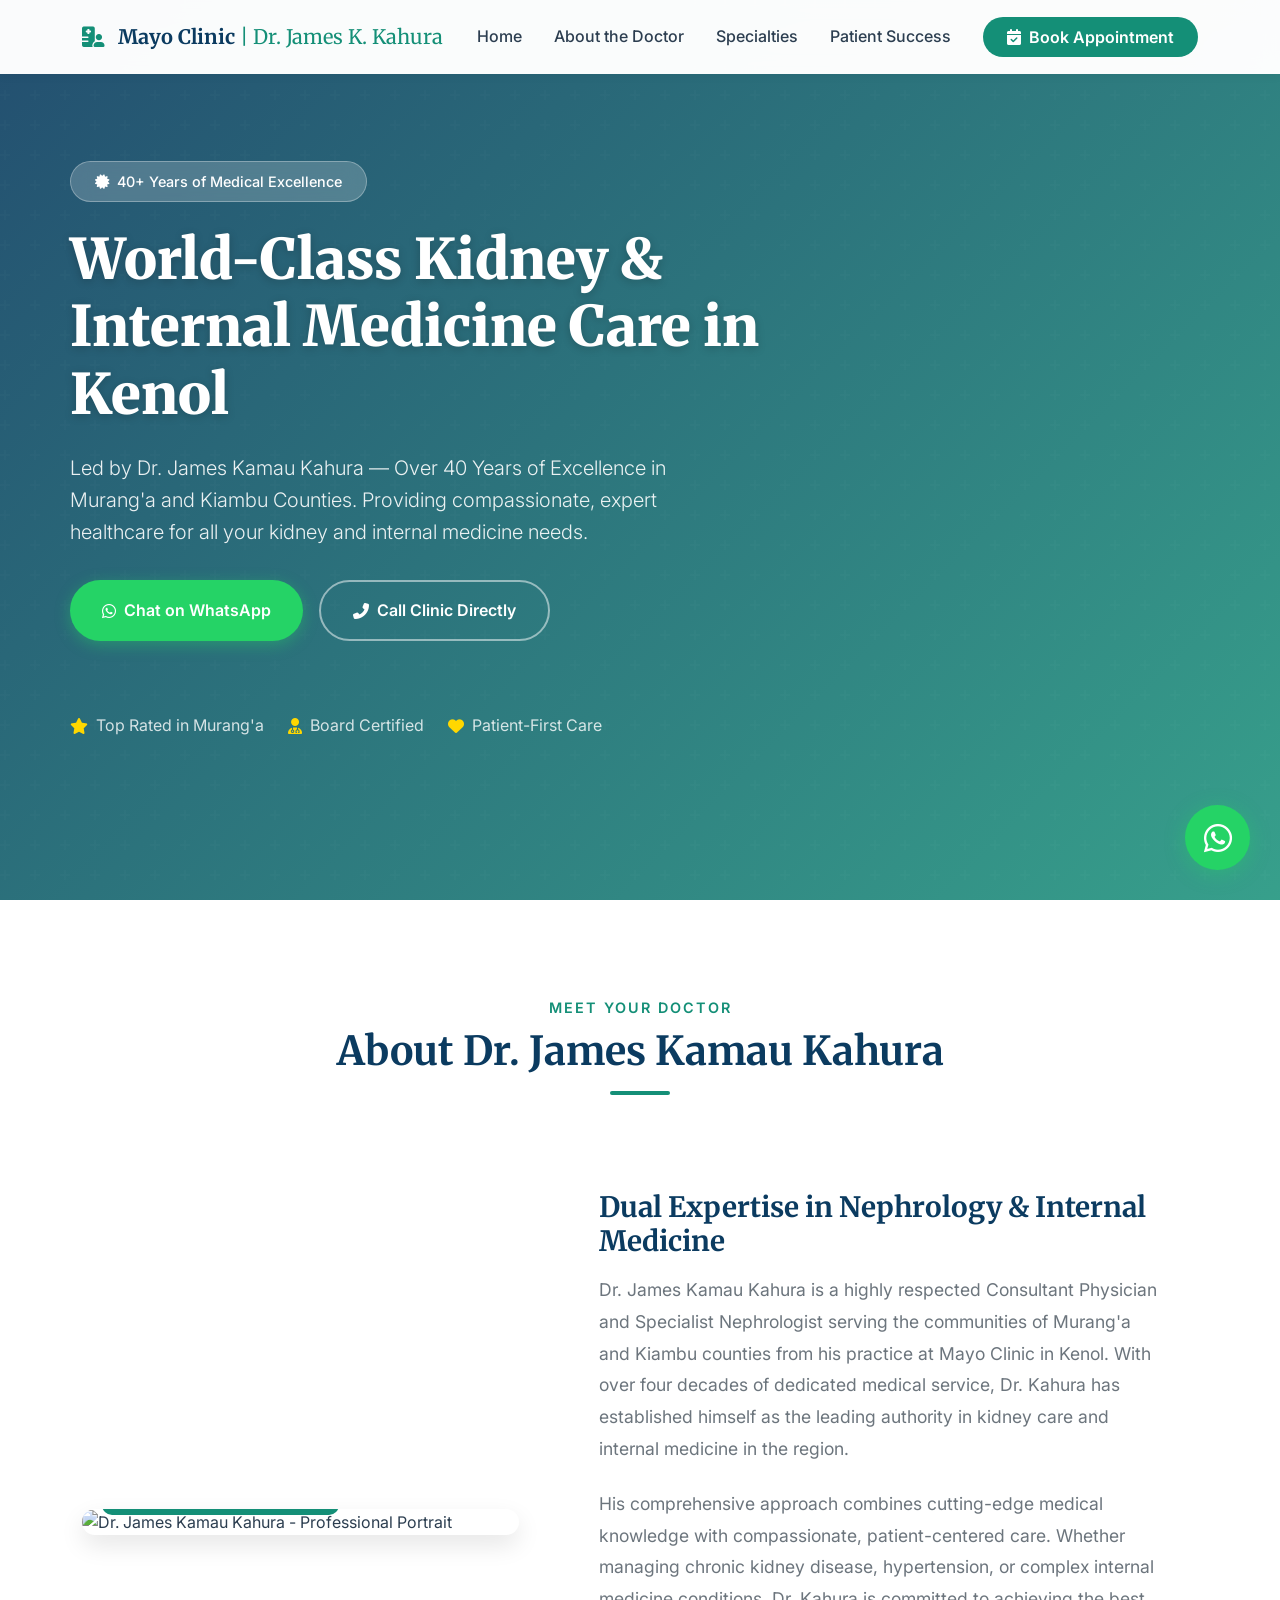
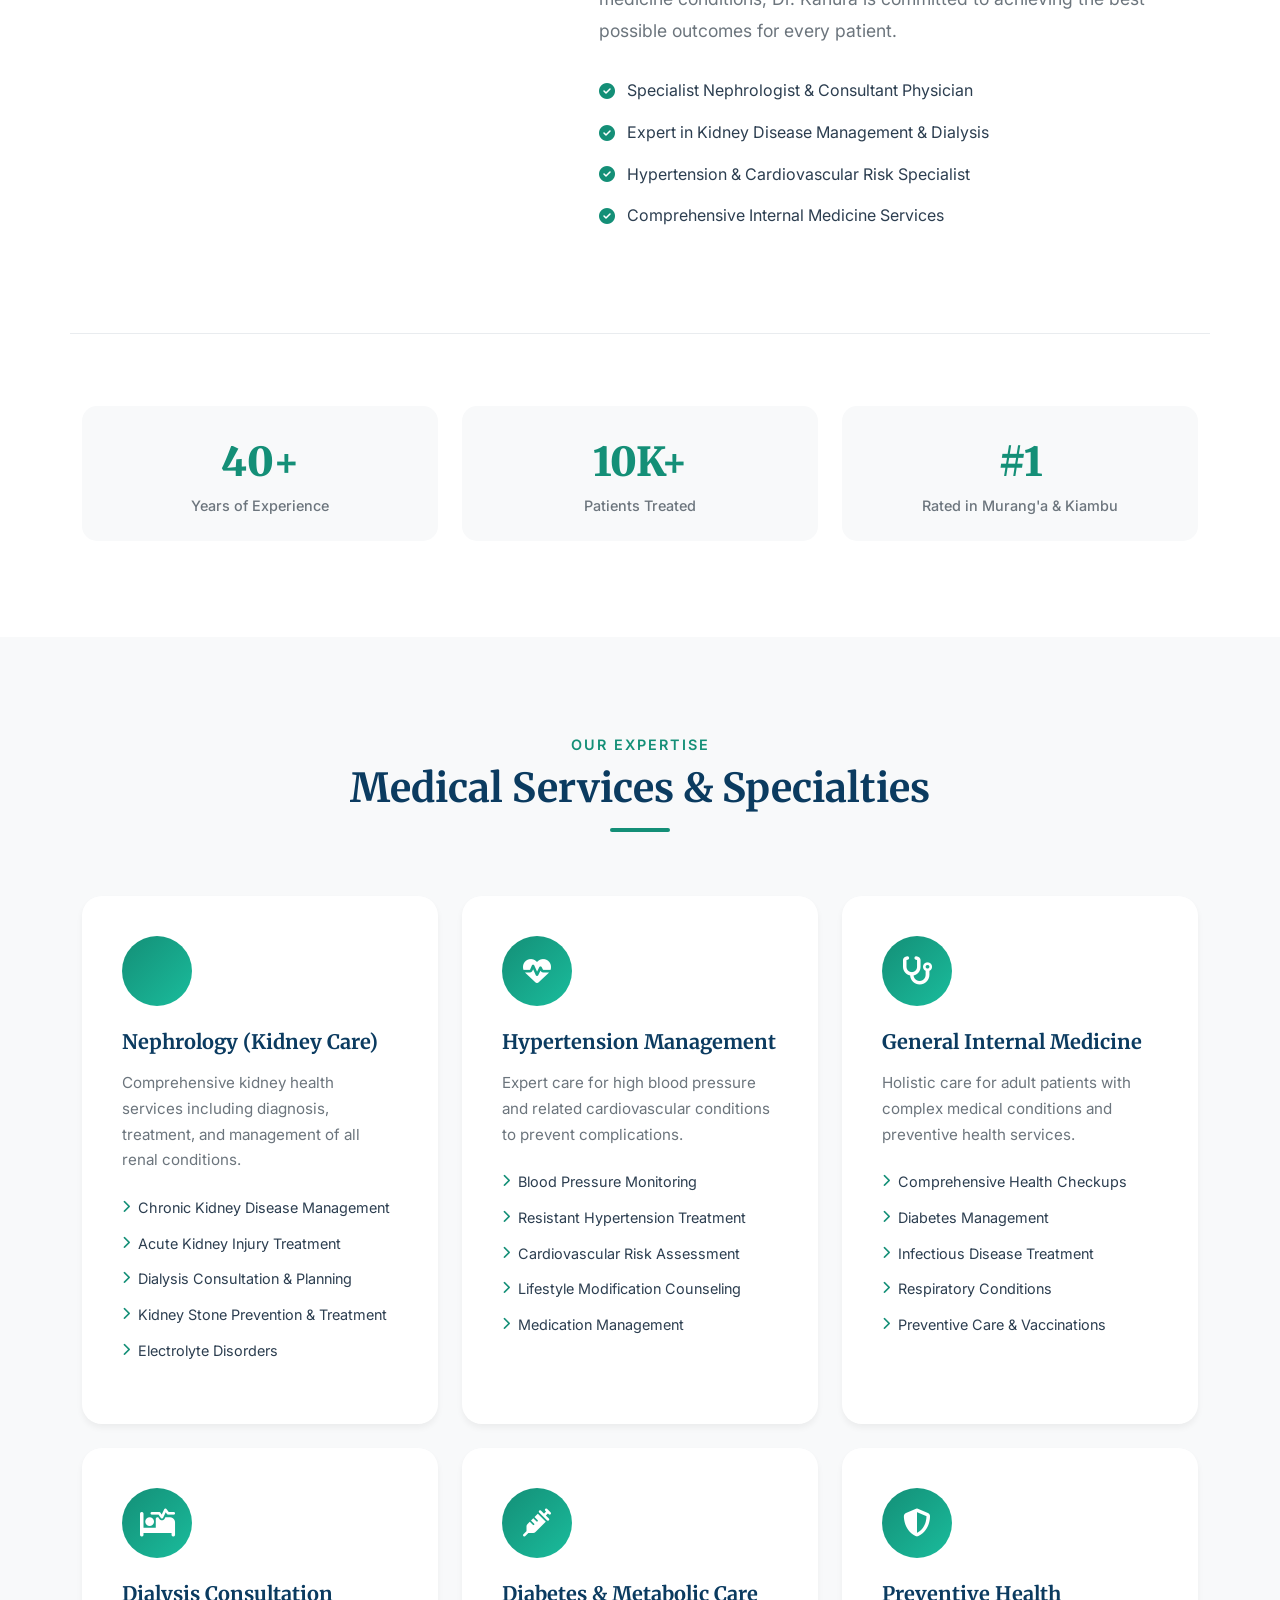
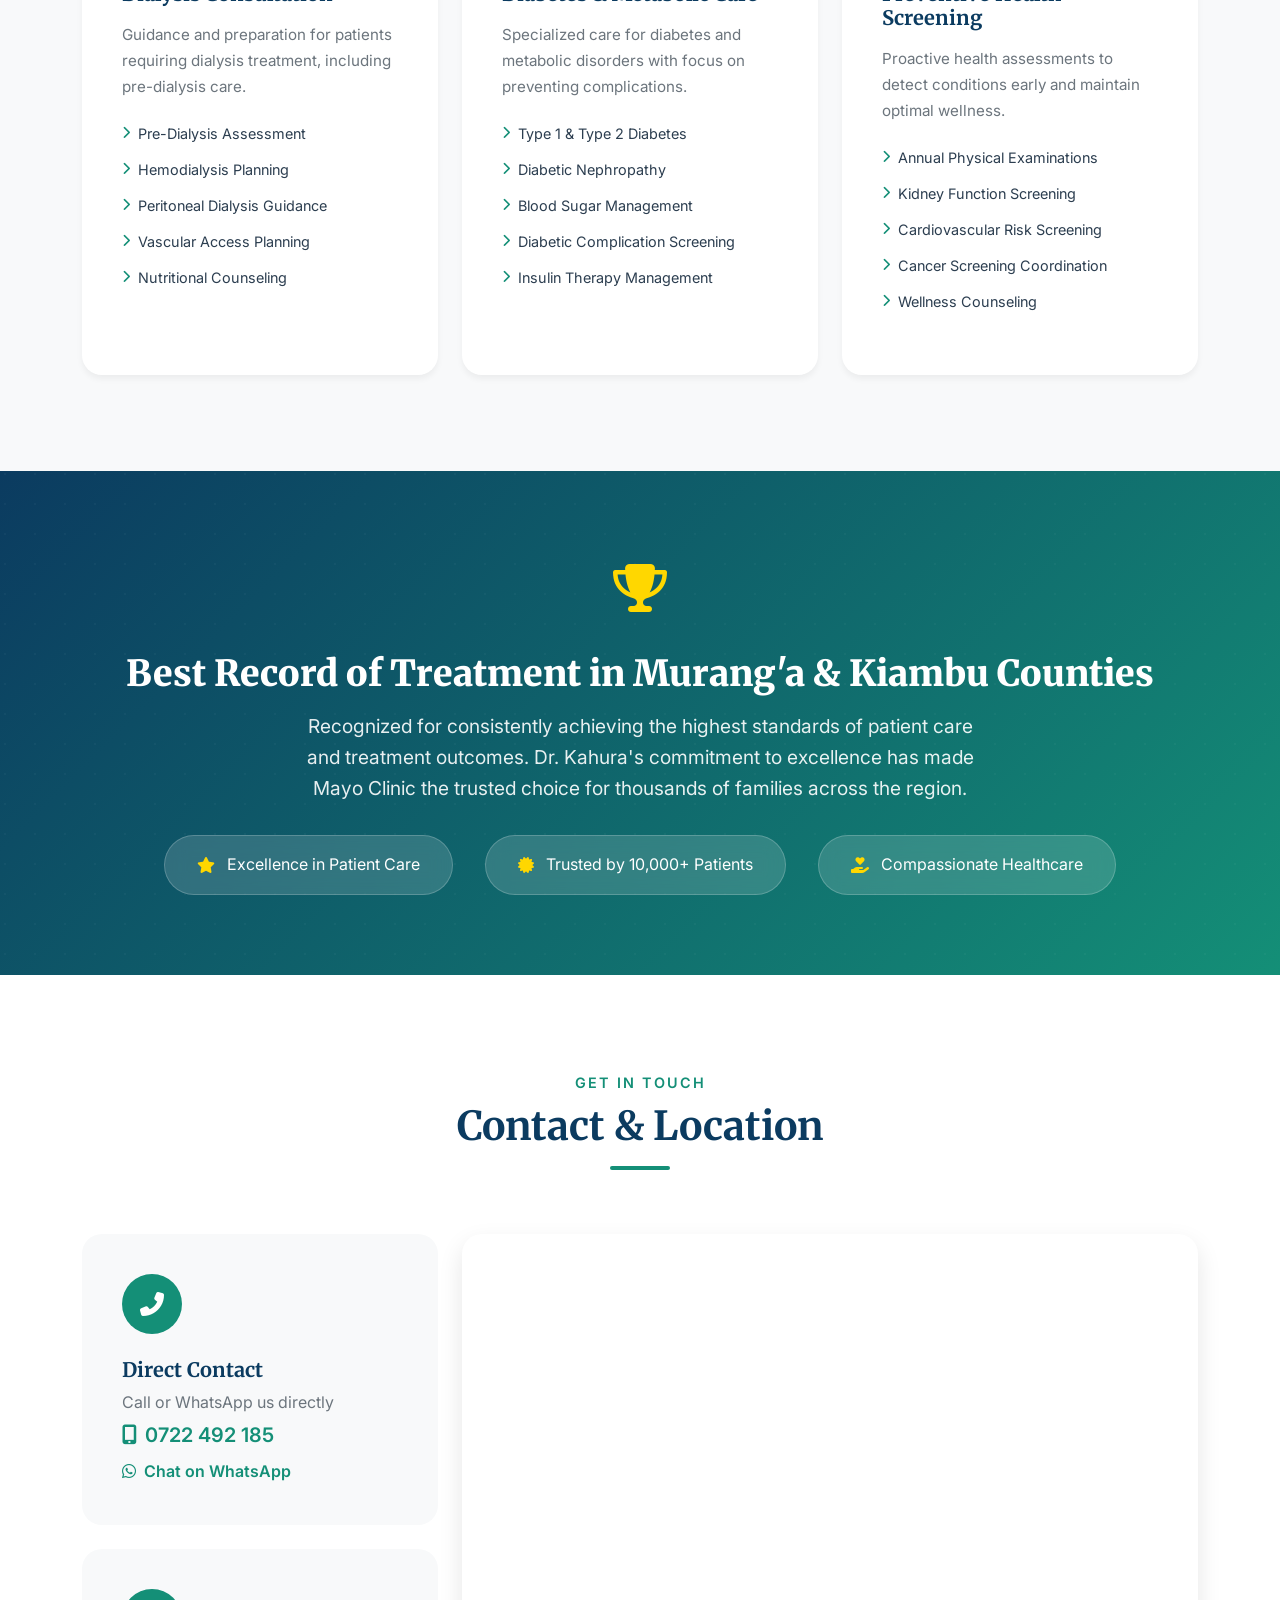
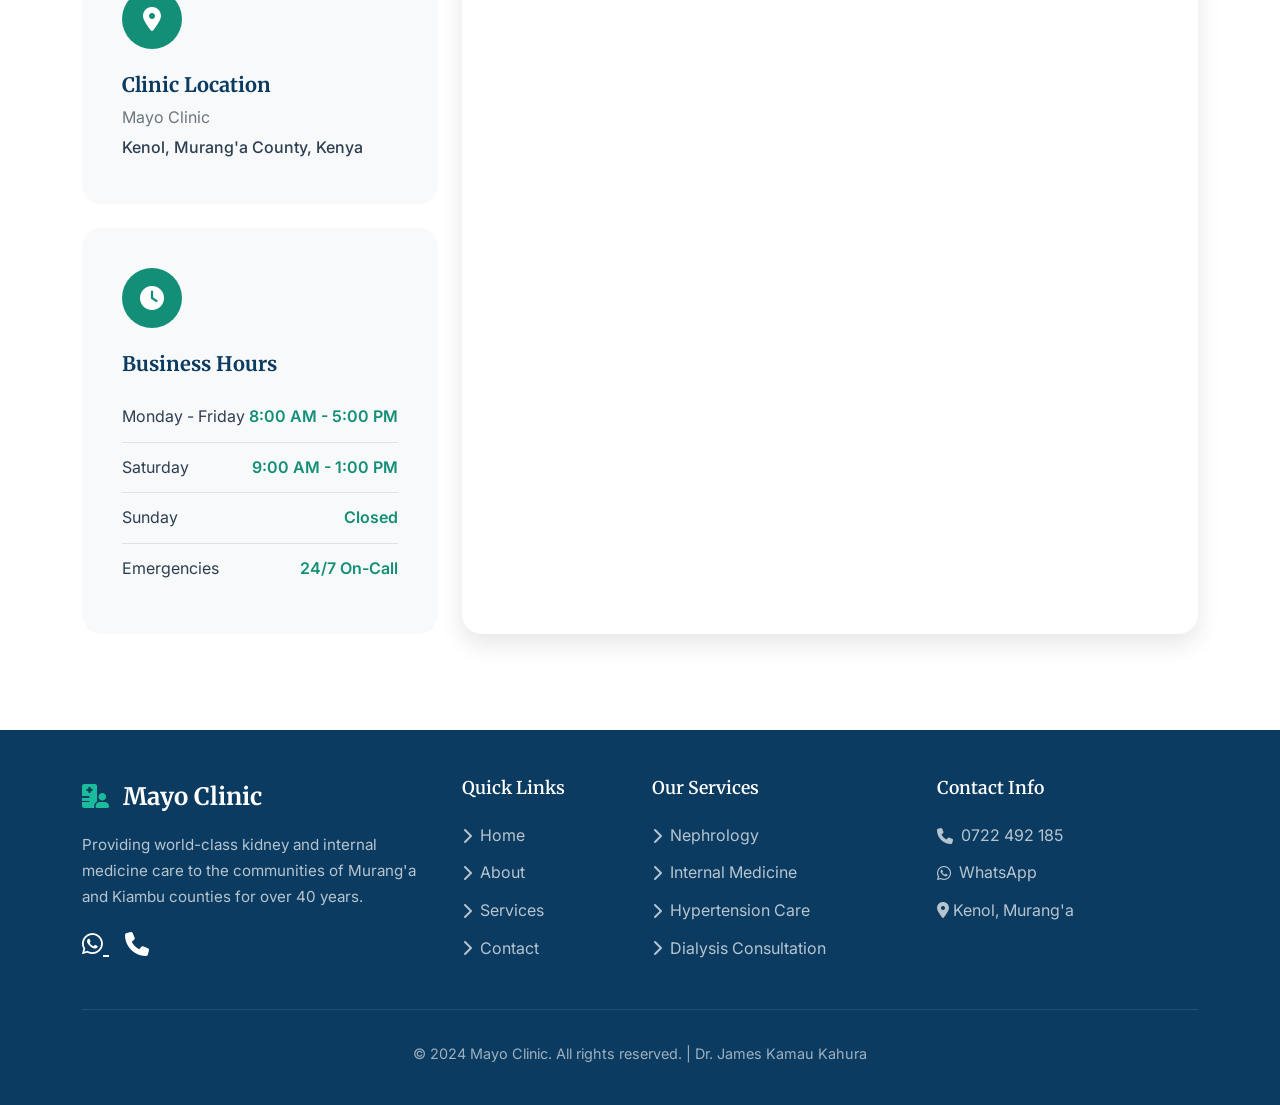
==== portfolio/index.html @ bd300891 "moved to folder" ====
<!DOCTYPE html>
<html lang="en">
<head>
    <meta charset="UTF-8">
    <meta name="viewport" content="width=device-width, initial-scale=1.0">
    <meta name="description" content="Mayo Clinic - Dr. James Kamau Kahura | Expert Nephrologist & Consultant Physician with 40+ years experience in Kenol, Murang'a County, Kenya">
    <title>Mayo Clinic | Dr. James K. Kahura - Nephrologist & Physician</title>

    <!-- Bootstrap 5 CSS CDN -->
    <link href="https://cdn.jsdelivr.net/npm/bootstrap@5.3.2/dist/css/bootstrap.min.css" rel="stylesheet">

    <!-- Google Fonts -->
    <link rel="preconnect" href="https://fonts.googleapis.com">
    <link rel="preconnect" href="https://fonts.gstatic.com" crossorigin>
    <link href="https://fonts.googleapis.com/css2?family=Inter:wght@300;400;500;600;700&family=Merriweather:wght@400;700;900&display=swap" rel="stylesheet">

    <!-- FontAwesome CDN -->
    <link rel="stylesheet" href="https://cdnjs.cloudflare.com/ajax/libs/font-awesome/6.4.2/css/all.min.css">

    <!-- AOS Animation Library -->
    <link href="https://unpkg.com/aos@2.3.1/dist/aos.css" rel="stylesheet">

    <style>
        /* ============================================
           CSS VARIABLES & ROOT STYLES
           ============================================ */
        :root {
            --primary-blue: #0B3B60;
            --secondary-teal: #148F77;
            --accent-light: #1ABC9C;
            --white: #FFFFFF;
            --light-grey: #F8F9FA;
            --text-dark: #2C3E50;
            --text-muted: #6C757D;
            --shadow-soft: 0 4px 6px rgba(0,0,0,0.05);
            --shadow-medium: 0 10px 25px rgba(0,0,0,0.1);
            --transition-smooth: all 0.3s cubic-bezier(0.4, 0, 0.2, 1);
        }

        * {
            margin: 0;
            padding: 0;
            box-sizing: border-box;
        }

        body {
            font-family: 'Inter', sans-serif;
            color: var(--text-dark);
            line-height: 1.6;
            overflow-x: hidden;
        }

        h1, h2, h3, h4, h5, h6 {
            font-family: 'Merriweather', serif;
            font-weight: 700;
            color: var(--primary-blue);
        }

        /* ============================================
           NAVIGATION STYLES
           ============================================ */
        .navbar {
            background: rgba(255, 255, 255, 0.98) !important;
            backdrop-filter: blur(10px);
            box-shadow: 0 2px 10px rgba(0,0,0,0.05);
            padding: 1rem 0;
            transition: var(--transition-smooth);
        }

        .navbar-brand {
            font-family: 'Merriweather', serif;
            font-weight: 700;
            color: var(--primary-blue) !important;
            font-size: 1.25rem;
        }

        .navbar-brand span {
            color: var(--secondary-teal);
            font-weight: 400;
        }

        .nav-link {
            font-weight: 500;
            color: var(--text-dark) !important;
            margin: 0 0.5rem;
            position: relative;
            transition: var(--transition-smooth);
        }

        .nav-link::after {
            content: '';
            position: absolute;
            bottom: -5px;
            left: 0;
            width: 0;
            height: 2px;
            background: var(--secondary-teal);
            transition: var(--transition-smooth);
        }

        .nav-link:hover::after {
            width: 100%;
        }

        .nav-link:hover {
            color: var(--secondary-teal) !important;
        }

        .btn-appointment {
            background: var(--secondary-teal);
            color: white !important;
            padding: 0.5rem 1.5rem;
            border-radius: 50px;
            font-weight: 600;
            transition: var(--transition-smooth);
            border: none;
        }

        .btn-appointment:hover {
            background: var(--primary-blue);
            transform: translateY(-2px);
            box-shadow: var(--shadow-medium);
        }

        /* ============================================
           HERO SECTION
           ============================================ */
        .hero-section {
            min-height: 100vh;
            background: linear-gradient(135deg, rgba(11, 59, 96, 0.9) 0%, rgba(20, 143, 119, 0.85) 100%),
                        url('https://images.unsplash.com/photo-1519494026892-80bbd2d6fd0d?ixlib=rb-4.0.3&auto=format&fit=crop&w=1920&q=80');
            background-size: cover;
            background-position: center;
            background-attachment: fixed;
            display: flex;
            align-items: center;
            position: relative;
            overflow: hidden;
        }

        .hero-section::before {
            content: '';
            position: absolute;
            top: 0;
            left: 0;
            right: 0;
            bottom: 0;
            background: url("data:image/svg+xml,%3Csvg width='60' height='60' viewBox='0 0 60 60' xmlns='http://www.w3.org/2000/svg'%3E%3Cg fill='none' fill-rule='evenodd'%3E%3Cg fill='%23ffffff' fill-opacity='0.03'%3E%3Cpath d='M36 34v-4h-2v4h-4v2h4v4h2v-4h4v-2h-4zm0-30V0h-2v4h-4v2h4v4h2V6h4V4h-4zM6 34v-4H4v4H0v2h4v4h2v-4h4v-2H6zM6 4V0H4v4H0v2h4v4h2V6h4V4H6z'/%3E%3C/g%3E%3C/g%3E%3C/svg%3E");
            opacity: 0.5;
        }

        .hero-content {
            position: relative;
            z-index: 2;
            color: white;
            padding: 2rem 0;
        }

        .hero-badge {
            display: inline-block;
            background: rgba(255,255,255,0.2);
            backdrop-filter: blur(10px);
            padding: 0.5rem 1.5rem;
            border-radius: 50px;
            font-size: 0.9rem;
            font-weight: 500;
            margin-bottom: 1.5rem;
            border: 1px solid rgba(255,255,255,0.3);
        }

        .hero-title {
            font-size: 3.5rem;
            font-weight: 900;
            color: white;
            margin-bottom: 1.5rem;
            line-height: 1.2;
            text-shadow: 0 2px 10px rgba(0,0,0,0.2);
        }

        .hero-subtitle {
            font-size: 1.25rem;
            color: rgba(255,255,255,0.9);
            margin-bottom: 2rem;
            max-width: 600px;
            font-weight: 300;
        }

        .hero-cta-group {
            display: flex;
            gap: 1rem;
            flex-wrap: wrap;
        }

        .btn-hero-primary {
            background: #25D366;
            color: white;
            padding: 1rem 2rem;
            border-radius: 50px;
            font-weight: 600;
            text-decoration: none;
            display: inline-flex;
            align-items: center;
            gap: 0.5rem;
            transition: var(--transition-smooth);
            border: none;
            box-shadow: 0 4px 15px rgba(37, 211, 102, 0.4);
        }

        .btn-hero-primary:hover {
            background: #128C7E;
            transform: translateY(-3px);
            box-shadow: 0 8px 25px rgba(37, 211, 102, 0.5);
            color: white;
        }

        .btn-hero-outline {
            background: transparent;
            color: white;
            padding: 1rem 2rem;
            border-radius: 50px;
            font-weight: 600;
            text-decoration: none;
            display: inline-flex;
            align-items: center;
            gap: 0.5rem;
            transition: var(--transition-smooth);
            border: 2px solid rgba(255,255,255,0.5);
        }

        .btn-hero-outline:hover {
            background: white;
            color: var(--primary-blue);
            border-color: white;
            transform: translateY(-3px);
        }

        /* ============================================
           ABOUT SECTION
           ============================================ */
        .about-section {
            padding: 6rem 0;
            background: var(--white);
        }

        .section-header {
            text-align: center;
            margin-bottom: 4rem;
        }

        .section-subtitle {
            color: var(--secondary-teal);
            font-weight: 600;
            text-transform: uppercase;
            letter-spacing: 2px;
            font-size: 0.9rem;
            margin-bottom: 0.5rem;
        }

        .section-title {
            font-size: 2.5rem;
            color: var(--primary-blue);
            margin-bottom: 1rem;
        }

        .about-image-wrapper {
            position: relative;
            border-radius: 20px;
            overflow: hidden;
            box-shadow: var(--shadow-medium);
        }

        .about-image {
            width: 100%;
            height: 500px;
            object-fit: cover;
            transition: var(--transition-smooth);
        }

        .about-image-wrapper:hover .about-image {
            transform: scale(1.05);
        }

        .about-image-badge {
            position: absolute;
            bottom: 20px;
            left: 20px;
            background: var(--secondary-teal);
            color: white;
            padding: 1rem 1.5rem;
            border-radius: 10px;
            font-weight: 700;
        }

        .about-content {
            padding: 2rem;
        }

        .about-text {
            font-size: 1.1rem;
            color: var(--text-muted);
            margin-bottom: 1.5rem;
            line-height: 1.8;
        }

        .credentials-list {
            list-style: none;
            padding: 0;
        }

        .credentials-list li {
            padding: 0.5rem 0;
            display: flex;
            align-items: center;
            gap: 0.75rem;
            color: var(--text-dark);
        }

        .credentials-list i {
            color: var(--secondary-teal);
        }

        /* Stats Row */
        .stats-row {
            margin-top: 3rem;
            padding-top: 3rem;
            border-top: 1px solid #e9ecef;
        }

        .stat-item {
            text-align: center;
            padding: 1.5rem;
            background: var(--light-grey);
            border-radius: 15px;
            transition: var(--transition-smooth);
        }

        .stat-item:hover {
            transform: translateY(-5px);
            box-shadow: var(--shadow-soft);
        }

        .stat-number {
            font-size: 2.5rem;
            font-weight: 900;
            color: var(--secondary-teal);
            font-family: 'Merriweather', serif;
        }

        .stat-label {
            color: var(--text-muted);
            font-size: 0.9rem;
            font-weight: 500;
        }

        /* ============================================
           SERVICES SECTION
           ============================================ */
        .services-section {
            padding: 6rem 0;
            background: var(--light-grey);
        }

        .service-card {
            background: white;
            border-radius: 20px;
            padding: 2.5rem;
            box-shadow: var(--shadow-soft);
            transition: var(--transition-smooth);
            height: 100%;
            border: none;
            position: relative;
            overflow: hidden;
        }

        .service-card::before {
            content: '';
            position: absolute;
            top: 0;
            left: 0;
            width: 100%;
            height: 4px;
            background: linear-gradient(90deg, var(--secondary-teal), var(--accent-light));
            transform: scaleX(0);
            transition: var(--transition-smooth);
        }

        .service-card:hover::before {
            transform: scaleX(1);
        }

        .service-card:hover {
            transform: translateY(-10px);
            box-shadow: var(--shadow-medium);
        }

        .service-icon {
            width: 70px;
            height: 70px;
            background: linear-gradient(135deg, var(--secondary-teal), var(--accent-light));
            border-radius: 50%;
            display: flex;
            align-items: center;
            justify-content: center;
            margin-bottom: 1.5rem;
            color: white;
            font-size: 1.75rem;
            transition: var(--transition-smooth);
        }

        .service-card:hover .service-icon {
            transform: rotateY(360deg);
        }

        .service-title {
            font-size: 1.25rem;
            margin-bottom: 1rem;
            color: var(--primary-blue);
        }

        .service-description {
            color: var(--text-muted);
            font-size: 0.95rem;
            line-height: 1.7;
        }

        .service-list {
            list-style: none;
            padding: 0;
            margin-top: 1rem;
        }

        .service-list li {
            padding: 0.4rem 0;
            font-size: 0.9rem;
            color: var(--text-dark);
            display: flex;
            align-items: center;
            gap: 0.5rem;
        }

        .service-list i {
            color: var(--secondary-teal);
            font-size: 0.8rem;
        }

        /* ============================================
           TRUST BANNER SECTION
           ============================================ */
        .trust-banner {
            padding: 5rem 0;
            background: linear-gradient(135deg, var(--primary-blue) 0%, var(--secondary-teal) 100%);
            position: relative;
            overflow: hidden;
        }

        .trust-banner::before {
            content: '';
            position: absolute;
            top: -50%;
            left: -50%;
            width: 200%;
            height: 200%;
            background: radial-gradient(circle, rgba(255,255,255,0.1) 1px, transparent 1px);
            background-size: 30px 30px;
            opacity: 0.3;
        }

        .trust-content {
            position: relative;
            z-index: 2;
            text-align: center;
            color: white;
        }

        .trust-icon {
            font-size: 3rem;
            margin-bottom: 1.5rem;
            color: #FFD700;
        }

        .trust-title {
            font-size: 2.25rem;
            color: white;
            margin-bottom: 1rem;
            font-weight: 900;
        }

        .trust-text {
            font-size: 1.2rem;
            opacity: 0.9;
            max-width: 700px;
            margin: 0 auto;
        }

        .trust-badges {
            display: flex;
            justify-content: center;
            gap: 2rem;
            margin-top: 2rem;
            flex-wrap: wrap;
        }

        .trust-badge {
            background: rgba(255,255,255,0.15);
            backdrop-filter: blur(10px);
            padding: 1rem 2rem;
            border-radius: 50px;
            display: flex;
            align-items: center;
            gap: 0.75rem;
            border: 1px solid rgba(255,255,255,0.2);
        }

        .trust-badge i {
            color: #FFD700;
        }

        /* ============================================
           CONTACT SECTION
           ============================================ */
        .contact-section {
            padding: 6rem 0;
            background: var(--white);
        }

        .contact-card {
            background: var(--light-grey);
            border-radius: 20px;
            padding: 2.5rem;
            height: 100%;
            transition: var(--transition-smooth);
        }

        .contact-card:hover {
            transform: translateY(-5px);
            box-shadow: var(--shadow-medium);
        }

        .contact-icon {
            width: 60px;
            height: 60px;
            background: var(--secondary-teal);
            border-radius: 50%;
            display: flex;
            align-items: center;
            justify-content: center;
            color: white;
            font-size: 1.5rem;
            margin-bottom: 1.5rem;
        }

        .contact-title {
            font-size: 1.25rem;
            margin-bottom: 0.5rem;
            color: var(--primary-blue);
        }

        .contact-detail {
            color: var(--text-muted);
            font-size: 1rem;
            margin-bottom: 0.25rem;
        }

        .contact-link {
            color: var(--secondary-teal);
            font-weight: 600;
            text-decoration: none;
            transition: var(--transition-smooth);
        }

        .contact-link:hover {
            color: var(--primary-blue);
        }

        .map-container {
            border-radius: 20px;
            overflow: hidden;
            box-shadow: var(--shadow-medium);
            height: 100%;
            min-height: 400px;
        }

        .map-container iframe {
            width: 100%;
            height: 100%;
            border: none;
        }

        /* Business Hours Table */
        .hours-table {
            width: 100%;
            margin-top: 1rem;
        }

        .hours-table tr {
            border-bottom: 1px solid #dee2e6;
        }

        .hours-table tr:last-child {
            border-bottom: none;
        }

        .hours-table td {
            padding: 0.75rem 0;
            color: var(--text-dark);
        }

        .hours-table td:last-child {
            text-align: right;
            font-weight: 600;
            color: var(--secondary-teal);
        }

        /* ============================================
           FOOTER
           ============================================ */
        .footer {
            background: var(--primary-blue);
            color: white;
            padding: 3rem 0 1.5rem;
        }

        .footer-brand {
            font-family: 'Merriweather', serif;
            font-size: 1.5rem;
            font-weight: 700;
            margin-bottom: 1rem;
        }

        .footer-text {
            color: rgba(255,255,255,0.7);
            font-size: 0.95rem;
            line-height: 1.7;
        }

        .footer-title {
            font-size: 1.1rem;
            color: white;
            margin-bottom: 1.5rem;
            font-weight: 600;
        }

        .footer-links {
            list-style: none;
            padding: 0;
        }

        .footer-links li {
            margin-bottom: 0.75rem;
        }

        .footer-links a {
            color: rgba(255,255,255,0.7);
            text-decoration: none;
            transition: var(--transition-smooth);
            display: flex;
            align-items: center;
            gap: 0.5rem;
        }

        .footer-links a:hover {
            color: var(--accent-light);
            transform: translateX(5px);
        }

        .footer-bottom {
            border-top: 1px solid rgba(255,255,255,0.1);
            margin-top: 2rem;
            padding-top: 2rem;
            text-align: center;
            color: rgba(255,255,255,0.6);
            font-size: 0.9rem;
        }

        /* ============================================
           FLOATING ACTION BUTTON (FAB)
           ============================================ */
        .fab-whatsapp {
            position: fixed;
            bottom: 30px;
            right: 30px;
            width: 65px;
            height: 65px;
            background: #25D366;
            border-radius: 50%;
            display: flex;
            align-items: center;
            justify-content: center;
            color: white;
            font-size: 2rem;
            text-decoration: none;
            box-shadow: 0 4px 20px rgba(37, 211, 102, 0.4);
            z-index: 1000;
            transition: var(--transition-smooth);
            animation: pulse 2s infinite;
        }

        .fab-whatsapp:hover {
            background: #128C7E;
            transform: scale(1.1) rotate(10deg);
            color: white;
            box-shadow: 0 6px 30px rgba(37, 211, 102, 0.6);
        }

        @keyframes pulse {
            0% {
                box-shadow: 0 0 0 0 rgba(37, 211, 102, 0.7);
            }
            70% {
                box-shadow: 0 0 0 20px rgba(37, 211, 102, 0);
            }
            100% {
                box-shadow: 0 0 0 0 rgba(37, 211, 102, 0);
            }
        }

        /* FAB Tooltip */
        .fab-tooltip {
            position: fixed;
            bottom: 105px;
            right: 30px;
            background: var(--primary-blue);
            color: white;
            padding: 0.75rem 1rem;
            border-radius: 10px;
            font-size: 0.85rem;
            font-weight: 500;
            opacity: 0;
            visibility: hidden;
            transition: var(--transition-smooth);
            z-index: 999;
            white-space: nowrap;
            box-shadow: var(--shadow-medium);
        }

        .fab-tooltip::after {
            content: '';
            position: absolute;
            bottom: -8px;
            right: 25px;
            border-left: 8px solid transparent;
            border-right: 8px solid transparent;
            border-top: 8px solid var(--primary-blue);
        }

        .fab-whatsapp:hover + .fab-tooltip,
        .fab-tooltip:hover {
            opacity: 1;
            visibility: visible;
        }

        /* ============================================
           RESPONSIVE DESIGN
           ============================================ */
        @media (max-width: 991px) {
            .hero-title {
                font-size: 2.5rem;
            }

            .hero-subtitle {
                font-size: 1.1rem;
            }

            .section-title {
                font-size: 2rem;
            }

            .about-image {
                height: 400px;
            }

            .stat-number {
                font-size: 2rem;
            }

            .trust-title {
                font-size: 1.75rem;
            }
        }

        @media (max-width: 767px) {
            .hero-title {
                font-size: 2rem;
            }

            .hero-cta-group {
                flex-direction: column;
            }

            .btn-hero-primary,
            .btn-hero-outline {
                width: 100%;
                justify-content: center;
            }

            .section-title {
                font-size: 1.75rem;
            }

            .about-content {
                padding: 2rem 0;
            }

            .stat-item {
                margin-bottom: 1rem;
            }

            .fab-whatsapp {
                width: 55px;
                height: 55px;
                font-size: 1.75rem;
                bottom: 20px;
                right: 20px;
            }

            .trust-badges {
                flex-direction: column;
                align-items: center;
            }

            .trust-badge {
                width: 100%;
                max-width: 300px;
                justify-content: center;
            }
        }

        /* ============================================
           UTILITY CLASSES
           ============================================ */
        .text-gradient {
            background: linear-gradient(135deg, var(--secondary-teal), var(--accent-light));
            -webkit-background-clip: text;
            -webkit-text-fill-color: transparent;
            background-clip: text;
        }

        .bg-pattern {
            background-image: radial-gradient(circle at 1px 1px, rgba(0,0,0,0.05) 1px, transparent 0);
            background-size: 20px 20px;
        }
    </style>
<base target="_blank">
</head>
<body>

    <!-- ============================================
         NAVIGATION BAR
         ============================================ -->
    <nav class="navbar navbar-expand-lg fixed-top">
        <div class="container">
            <!-- Logo -->
            <a class="navbar-brand" href="#">
                <i class="fas fa-hospital-user me-2" style="color: var(--secondary-teal);"></i>
                Mayo Clinic <span>| Dr. James K. Kahura</span>
            </a>

            <!-- Mobile Toggle -->
            <button class="navbar-toggler" type="button" data-bs-toggle="collapse" data-bs-target="#navbarNav" aria-controls="navbarNav" aria-expanded="false" aria-label="Toggle navigation">
                <span class="navbar-toggler-icon"></span>
            </button>

            <!-- Navigation Links -->
            <div class="collapse navbar-collapse" id="navbarNav">
                <ul class="navbar-nav ms-auto align-items-center">
                    <li class="nav-item">
                        <a class="nav-link" href="#home">Home</a>
                    </li>
                    <li class="nav-item">
                        <a class="nav-link" href="#about">About the Doctor</a>
                    </li>
                    <li class="nav-item">
                        <a class="nav-link" href="#specialties">Specialties</a>
                    </li>
                    <li class="nav-item">
                        <a class="nav-link" href="#trust">Patient Success</a>
                    </li>
                    <li class="nav-item ms-lg-3">
                        <a class="btn btn-appointment" href="#contact">
                            <i class="fas fa-calendar-check me-2"></i>Book Appointment
                        </a>
                    </li>
                </ul>
            </div>
        </div>
    </nav>

    <!-- ============================================
         HERO SECTION
         ============================================ -->
    <section id="home" class="hero-section">
        <div class="container">
            <div class="row">
                <div class="col-lg-8 hero-content" data-aos="fade-up">
                    <!-- Badge -->
                    <div class="hero-badge" data-aos="fade-down" data-aos-delay="100">
                        <i class="fas fa-certificate me-2"></i>40+ Years of Medical Excellence
                    </div>

                    <!-- Main Headline -->
                    <h1 class="hero-title" data-aos="fade-up" data-aos-delay="200">
                        World-Class Kidney & Internal Medicine Care in Kenol
                    </h1>

                    <!-- Sub-headline -->
                    <p class="hero-subtitle" data-aos="fade-up" data-aos-delay="300">
                        Led by Dr. James Kamau Kahura — Over 40 Years of Excellence in Murang'a and Kiambu Counties. Providing compassionate, expert healthcare for all your kidney and internal medicine needs.
                    </p>

                    <!-- CTA Buttons -->
                    <div class="hero-cta-group" data-aos="fade-up" data-aos-delay="400">
                        <a href="https://wa.me/254722492185?text=Hello%20Mayo%20Clinic,%20I%20would%20like%20to%20inquire%20about%20booking%20an%20appointment%20with%20Dr.%20Kahura." class="btn-hero-primary" target="_blank">
                            <i class="fab fa-whatsapp"></i>
                            Chat on WhatsApp
                        </a>
                        <a href="tel:+254722492185" class="btn-hero-outline">
                            <i class="fas fa-phone-alt"></i>
                            Call Clinic Directly
                        </a>
                    </div>

                    <!-- Trust Indicators -->
                    <div class="mt-5 pt-4" data-aos="fade-up" data-aos-delay="500">
                        <div class="row g-4">
                            <div class="col-auto">
                                <div class="d-flex align-items-center gap-2" style="color: rgba(255,255,255,0.8);">
                                    <i class="fas fa-star" style="color: #FFD700;"></i>
                                    <span>Top Rated in Murang'a</span>
                                </div>
                            </div>
                            <div class="col-auto">
                                <div class="d-flex align-items-center gap-2" style="color: rgba(255,255,255,0.8);">
                                    <i class="fas fa-user-md" style="color: #FFD700;"></i>
                                    <span>Board Certified</span>
                                </div>
                            </div>
                            <div class="col-auto">
                                <div class="d-flex align-items-center gap-2" style="color: rgba(255,255,255,0.8);">
                                    <i class="fas fa-heart" style="color: #FFD700;"></i>
                                    <span>Patient-First Care</span>
                                </div>
                            </div>
                        </div>
                    </div>
                </div>
            </div>
        </div>
    </section>

    <!-- ============================================
         ABOUT THE DOCTOR SECTION
         ============================================ -->
    <section id="about" class="about-section">
        <div class="container">
            <!-- Section Header -->
            <div class="section-header" data-aos="fade-up">
                <p class="section-subtitle">Meet Your Doctor</p>
                <h2 class="section-title">About Dr. James Kamau Kahura</h2>
                <div class="mx-auto" style="width: 60px; height: 4px; background: var(--secondary-teal); border-radius: 2px;"></div>
            </div>

            <div class="row align-items-center g-5">
                <!-- Doctor Image -->
                <div class="col-lg-5" data-aos="fade-right">
                    <div class="about-image-wrapper">
                        <!-- PLACEHOLDER: Replace src with actual doctor photo -->
                        <img src="https://images.unsplash.com/photo-1612349317150-e413f6a5b16d?ixlib=rb-4.0.3&auto=format&fit=crop&w=800&q=80" 
                             alt="Dr. James Kamau Kahura - Professional Portrait" 
                             class="about-image">
                        <div class="about-image-badge">
                            <i class="fas fa-award me-2"></i>40+ Years Experience
                        </div>
                    </div>
                </div>

                <!-- Biography Content -->
                <div class="col-lg-7" data-aos="fade-left">
                    <div class="about-content">
                        <h3 class="mb-3" style="color: var(--primary-blue);">Dual Expertise in Nephrology & Internal Medicine</h3>

                        <p class="about-text">
                            Dr. James Kamau Kahura is a highly respected Consultant Physician and Specialist Nephrologist serving the communities of Murang'a and Kiambu counties from his practice at Mayo Clinic in Kenol. With over four decades of dedicated medical service, Dr. Kahura has established himself as the leading authority in kidney care and internal medicine in the region.
                        </p>

                        <p class="about-text">
                            His comprehensive approach combines cutting-edge medical knowledge with compassionate, patient-centered care. Whether managing chronic kidney disease, hypertension, or complex internal medicine conditions, Dr. Kahura is committed to achieving the best possible outcomes for every patient.
                        </p>

                        <!-- Credentials -->
                        <ul class="credentials-list">
                            <li>
                                <i class="fas fa-check-circle"></i>
                                <span>Specialist Nephrologist & Consultant Physician</span>
                            </li>
                            <li>
                                <i class="fas fa-check-circle"></i>
                                <span>Expert in Kidney Disease Management & Dialysis</span>
                            </li>
                            <li>
                                <i class="fas fa-check-circle"></i>
                                <span>Hypertension & Cardiovascular Risk Specialist</span>
                            </li>
                            <li>
                                <i class="fas fa-check-circle"></i>
                                <span>Comprehensive Internal Medicine Services</span>
                            </li>
                        </ul>
                    </div>
                </div>
            </div>

            <!-- Stats Row -->
            <div class="row stats-row g-4">
                <div class="col-md-4" data-aos="fade-up" data-aos-delay="100">
                    <div class="stat-item">
                        <div class="stat-number">40+</div>
                        <div class="stat-label">Years of Experience</div>
                    </div>
                </div>
                <div class="col-md-4" data-aos="fade-up" data-aos-delay="200">
                    <div class="stat-item">
                        <div class="stat-number">10K+</div>
                        <div class="stat-label">Patients Treated</div>
                    </div>
                </div>
                <div class="col-md-4" data-aos="fade-up" data-aos-delay="300">
                    <div class="stat-item">
                        <div class="stat-number">#1</div>
                        <div class="stat-label">Rated in Murang'a & Kiambu</div>
                    </div>
                </div>
            </div>
        </div>
    </section>

    <!-- ============================================
         SERVICES & SPECIALTIES SECTION
         ============================================ -->
    <section id="specialties" class="services-section">
        <div class="container">
            <!-- Section Header -->
            <div class="section-header" data-aos="fade-up">
                <p class="section-subtitle">Our Expertise</p>
                <h2 class="section-title">Medical Services & Specialties</h2>
                <div class="mx-auto" style="width: 60px; height: 4px; background: var(--secondary-teal); border-radius: 2px;"></div>
            </div>

            <div class="row g-4">
                <!-- Nephrology Card -->
                <div class="col-lg-4 col-md-6" data-aos="fade-up" data-aos-delay="100">
                    <div class="service-card">
                        <div class="service-icon">
                            <i class="fas fa-kidney"></i>
                        </div>
                        <h3 class="service-title">Nephrology (Kidney Care)</h3>
                        <p class="service-description">
                            Comprehensive kidney health services including diagnosis, treatment, and management of all renal conditions.
                        </p>
                        <ul class="service-list">
                            <li><i class="fas fa-chevron-right"></i> Chronic Kidney Disease Management</li>
                            <li><i class="fas fa-chevron-right"></i> Acute Kidney Injury Treatment</li>
                            <li><i class="fas fa-chevron-right"></i> Dialysis Consultation & Planning</li>
                            <li><i class="fas fa-chevron-right"></i> Kidney Stone Prevention & Treatment</li>
                            <li><i class="fas fa-chevron-right"></i> Electrolyte Disorders</li>
                        </ul>
                    </div>
                </div>

                <!-- Hypertension Card -->
                <div class="col-lg-4 col-md-6" data-aos="fade-up" data-aos-delay="200">
                    <div class="service-card">
                        <div class="service-icon">
                            <i class="fas fa-heartbeat"></i>
                        </div>
                        <h3 class="service-title">Hypertension Management</h3>
                        <p class="service-description">
                            Expert care for high blood pressure and related cardiovascular conditions to prevent complications.
                        </p>
                        <ul class="service-list">
                            <li><i class="fas fa-chevron-right"></i> Blood Pressure Monitoring</li>
                            <li><i class="fas fa-chevron-right"></i> Resistant Hypertension Treatment</li>
                            <li><i class="fas fa-chevron-right"></i> Cardiovascular Risk Assessment</li>
                            <li><i class="fas fa-chevron-right"></i> Lifestyle Modification Counseling</li>
                            <li><i class="fas fa-chevron-right"></i> Medication Management</li>
                        </ul>
                    </div>
                </div>

                <!-- General Medicine Card -->
                <div class="col-lg-4 col-md-6" data-aos="fade-up" data-aos-delay="300">
                    <div class="service-card">
                        <div class="service-icon">
                            <i class="fas fa-stethoscope"></i>
                        </div>
                        <h3 class="service-title">General Internal Medicine</h3>
                        <p class="service-description">
                            Holistic care for adult patients with complex medical conditions and preventive health services.
                        </p>
                        <ul class="service-list">
                            <li><i class="fas fa-chevron-right"></i> Comprehensive Health Checkups</li>
                            <li><i class="fas fa-chevron-right"></i> Diabetes Management</li>
                            <li><i class="fas fa-chevron-right"></i> Infectious Disease Treatment</li>
                            <li><i class="fas fa-chevron-right"></i> Respiratory Conditions</li>
                            <li><i class="fas fa-chevron-right"></i> Preventive Care & Vaccinations</li>
                        </ul>
                    </div>
                </div>

                <!-- Dialysis Consultation Card -->
                <div class="col-lg-4 col-md-6" data-aos="fade-up" data-aos-delay="400">
                    <div class="service-card">
                        <div class="service-icon">
                            <i class="fas fa-procedures"></i>
                        </div>
                        <h3 class="service-title">Dialysis Consultation</h3>
                        <p class="service-description">
                            Guidance and preparation for patients requiring dialysis treatment, including pre-dialysis care.
                        </p>
                        <ul class="service-list">
                            <li><i class="fas fa-chevron-right"></i> Pre-Dialysis Assessment</li>
                            <li><i class="fas fa-chevron-right"></i> Hemodialysis Planning</li>
                            <li><i class="fas fa-chevron-right"></i> Peritoneal Dialysis Guidance</li>
                            <li><i class="fas fa-chevron-right"></i> Vascular Access Planning</li>
                            <li><i class="fas fa-chevron-right"></i> Nutritional Counseling</li>
                        </ul>
                    </div>
                </div>

                <!-- Diabetes Care Card -->
                <div class="col-lg-4 col-md-6" data-aos="fade-up" data-aos-delay="500">
                    <div class="service-card">
                        <div class="service-icon">
                            <i class="fas fa-syringe"></i>
                        </div>
                        <h3 class="service-title">Diabetes & Metabolic Care</h3>
                        <p class="service-description">
                            Specialized care for diabetes and metabolic disorders with focus on preventing complications.
                        </p>
                        <ul class="service-list">
                            <li><i class="fas fa-chevron-right"></i> Type 1 & Type 2 Diabetes</li>
                            <li><i class="fas fa-chevron-right"></i> Diabetic Nephropathy</li>
                            <li><i class="fas fa-chevron-right"></i> Blood Sugar Management</li>
                            <li><i class="fas fa-chevron-right"></i> Diabetic Complication Screening</li>
                            <li><i class="fas fa-chevron-right"></i> Insulin Therapy Management</li>
                        </ul>
                    </div>
                </div>

                <!-- Preventive Care Card -->
                <div class="col-lg-4 col-md-6" data-aos="fade-up" data-aos-delay="600">
                    <div class="service-card">
                        <div class="service-icon">
                            <i class="fas fa-shield-alt"></i>
                        </div>
                        <h3 class="service-title">Preventive Health Screening</h3>
                        <p class="service-description">
                            Proactive health assessments to detect conditions early and maintain optimal wellness.
                        </p>
                        <ul class="service-list">
                            <li><i class="fas fa-chevron-right"></i> Annual Physical Examinations</li>
                            <li><i class="fas fa-chevron-right"></i> Kidney Function Screening</li>
                            <li><i class="fas fa-chevron-right"></i> Cardiovascular Risk Screening</li>
                            <li><i class="fas fa-chevron-right"></i> Cancer Screening Coordination</li>
                            <li><i class="fas fa-chevron-right"></i> Wellness Counseling</li>
                        </ul>
                    </div>
                </div>
            </div>
        </div>
    </section>

    <!-- ============================================
         TRUST & REPUTATION BANNER
         ============================================ -->
    <section id="trust" class="trust-banner">
        <div class="container">
            <div class="trust-content" data-aos="zoom-in">
                <div class="trust-icon">
                    <i class="fas fa-trophy"></i>
                </div>
                <h2 class="trust-title">Best Record of Treatment in Murang'a & Kiambu Counties</h2>
                <p class="trust-text">
                    Recognized for consistently achieving the highest standards of patient care and treatment outcomes. Dr. Kahura's commitment to excellence has made Mayo Clinic the trusted choice for thousands of families across the region.
                </p>

                <div class="trust-badges">
                    <div class="trust-badge" data-aos="fade-up" data-aos-delay="100">
                        <i class="fas fa-star"></i>
                        <span>Excellence in Patient Care</span>
                    </div>
                    <div class="trust-badge" data-aos="fade-up" data-aos-delay="200">
                        <i class="fas fa-certificate"></i>
                        <span>Trusted by 10,000+ Patients</span>
                    </div>
                    <div class="trust-badge" data-aos="fade-up" data-aos-delay="300">
                        <i class="fas fa-hand-holding-heart"></i>
                        <span>Compassionate Healthcare</span>
                    </div>
                </div>
            </div>
        </div>
    </section>

    <!-- ============================================
         CONTACT & LOCATION SECTION
         ============================================ -->
    <section id="contact" class="contact-section">
        <div class="container">
            <!-- Section Header -->
            <div class="section-header" data-aos="fade-up">
                <p class="section-subtitle">Get in Touch</p>
                <h2 class="section-title">Contact & Location</h2>
                <div class="mx-auto" style="width: 60px; height: 4px; background: var(--secondary-teal); border-radius: 2px;"></div>
            </div>

            <div class="row g-4">
                <!-- Contact Info Cards -->
                <div class="col-lg-4">
                    <div class="row g-4">
                        <!-- Phone Card -->
                        <div class="col-12" data-aos="fade-right" data-aos-delay="100">
                            <div class="contact-card">
                                <div class="contact-icon">
                                    <i class="fas fa-phone-alt"></i>
                                </div>
                                <h3 class="contact-title">Direct Contact</h3>
                                <p class="contact-detail">Call or WhatsApp us directly</p>
                                <a href="tel:+254722492185" class="contact-link" style="font-size: 1.25rem;">
                                    <i class="fas fa-mobile-alt me-2"></i>0722 492 185
                                </a>
                                <br>
                                <a href="https://wa.me/254722492185" class="contact-link" target="_blank" style="margin-top: 0.5rem; display: inline-block;">
                                    <i class="fab fa-whatsapp me-2"></i>Chat on WhatsApp
                                </a>
                            </div>
                        </div>

                        <!-- Location Card -->
                        <div class="col-12" data-aos="fade-right" data-aos-delay="200">
                            <div class="contact-card">
                                <div class="contact-icon">
                                    <i class="fas fa-map-marker-alt"></i>
                                </div>
                                <h3 class="contact-title">Clinic Location</h3>
                                <p class="contact-detail">Mayo Clinic</p>
                                <p class="contact-detail" style="color: var(--text-dark); font-weight: 500;">
                                    Kenol, Murang'a County, Kenya
                                </p>
                            </div>
                        </div>

                        <!-- Hours Card -->
                        <div class="col-12" data-aos="fade-right" data-aos-delay="300">
                            <div class="contact-card">
                                <div class="contact-icon">
                                    <i class="fas fa-clock"></i>
                                </div>
                                <h3 class="contact-title">Business Hours</h3>
                                <table class="hours-table">
                                    <tr>
                                        <td>Monday - Friday</td>
                                        <td>8:00 AM - 5:00 PM</td>
                                    </tr>
                                    <tr>
                                        <td>Saturday</td>
                                        <td>9:00 AM - 1:00 PM</td>
                                    </tr>
                                    <tr>
                                        <td>Sunday</td>
                                        <td>Closed</td>
                                    </tr>
                                    <tr>
                                        <td>Emergencies</td>
                                        <td>24/7 On-Call</td>
                                    </tr>
                                </table>
                            </div>
                        </div>
                    </div>
                </div>

                <!-- Google Map -->
                <div class="col-lg-8" data-aos="fade-left" data-aos-delay="200">
                    <div class="map-container">
                        <!-- PLACEHOLDER: Google Maps iframe for Kenol, Murang'a -->
                        <!-- Replace with actual clinic coordinates when available -->
                        <iframe 
                            src="https://www.google.com/maps/embed?pb=!1m18!1m12!1m3!1d255281.19891863104!2d36.97743895!3d-1.13518765!2m3!1f0!2f0!3f0!3m2!1i1024!2i768!4f13.1!3m3!1m2!1s0x182f11fe5b8e7a0b%3A0x4a7e7c7c7c7c7c7c!2sKenol%2C%20Murang'a%2C%20Kenya!5e0!3m2!1sen!2sus!4v1234567890"
                            allowfullscreen="" 
                            loading="lazy" 
                            referrerpolicy="no-referrer-when-downgrade">
                        </iframe>
                    </div>
                </div>
            </div>
        </div>
    </section>

    <!-- ============================================
         FOOTER
         ============================================ -->
    <footer class="footer">
        <div class="container">
            <div class="row g-4">
                <!-- Brand Column -->
                <div class="col-lg-4">
                    <div class="footer-brand">
                        <i class="fas fa-hospital-user me-2" style="color: var(--accent-light);"></i>
                        Mayo Clinic
                    </div>
                    <p class="footer-text">
                        Providing world-class kidney and internal medicine care to the communities of Murang'a and Kiambu counties for over 40 years.
                    </p>
                    <div class="mt-3">
                        <a href="https://wa.me/254722492185" class="text-white me-3" style="font-size: 1.5rem;" target="_blank">
                            <i class="fab fa-whatsapp"></i>
                        </a>
                        <a href="tel:+254722492185" class="text-white me-3" style="font-size: 1.5rem;">
                            <i class="fas fa-phone"></i>
                        </a>
                    </div>
                </div>

                <!-- Quick Links -->
                <div class="col-lg-2 col-md-4">
                    <h4 class="footer-title">Quick Links</h4>
                    <ul class="footer-links">
                        <li><a href="#home"><i class="fas fa-chevron-right"></i> Home</a></li>
                        <li><a href="#about"><i class="fas fa-chevron-right"></i> About</a></li>
                        <li><a href="#specialties"><i class="fas fa-chevron-right"></i> Services</a></li>
                        <li><a href="#contact"><i class="fas fa-chevron-right"></i> Contact</a></li>
                    </ul>
                </div>

                <!-- Services -->
                <div class="col-lg-3 col-md-4">
                    <h4 class="footer-title">Our Services</h4>
                    <ul class="footer-links">
                        <li><a href="#specialties"><i class="fas fa-chevron-right"></i> Nephrology</a></li>
                        <li><a href="#specialties"><i class="fas fa-chevron-right"></i> Internal Medicine</a></li>
                        <li><a href="#specialties"><i class="fas fa-chevron-right"></i> Hypertension Care</a></li>
                        <li><a href="#specialties"><i class="fas fa-chevron-right"></i> Dialysis Consultation</a></li>
                    </ul>
                </div>

                <!-- Contact Info -->
                <div class="col-lg-3 col-md-4">
                    <h4 class="footer-title">Contact Info</h4>
                    <ul class="footer-links">
                        <li>
                            <a href="tel:+254722492185">
                                <i class="fas fa-phone"></i> 0722 492 185
                            </a>
                        </li>
                        <li>
                            <a href="https://wa.me/254722492185" target="_blank">
                                <i class="fab fa-whatsapp"></i> WhatsApp
                            </a>
                        </li>
                        <li>
                            <span style="color: rgba(255,255,255,0.7);">
                                <i class="fas fa-map-marker-alt"></i> Kenol, Murang'a
                            </span>
                        </li>
                    </ul>
                </div>
            </div>

            <!-- Footer Bottom -->
            <div class="footer-bottom">
                <p>&copy; 2024 Mayo Clinic. All rights reserved. | Dr. James Kamau Kahura</p>
            </div>
        </div>
    </footer>

    <!-- ============================================
         FLOATING ACTION BUTTON (FAB) - WHATSAPP
         ============================================ -->
    <a href="https://wa.me/254722492185?text=Hello%20Mayo%20Clinic,%20I%20would%20like%20to%20inquire%20about%20booking%20an%20appointment%20with%20Dr.%20Kahura." 
       class="fab-whatsapp" 
       target="_blank"
       aria-label="Chat on WhatsApp">
        <i class="fab fa-whatsapp"></i>
    </a>
    <div class="fab-tooltip">Chat with us on WhatsApp</div>

    <!-- ============================================
         SCRIPTS
         ============================================ -->
    <!-- Bootstrap 5 JS Bundle -->
    <script src="https://cdn.jsdelivr.net/npm/bootstrap@5.3.2/dist/js/bootstrap.bundle.min.js"></script>

    <!-- AOS Animation Library -->
    <script src="https://unpkg.com/aos@2.3.1/dist/aos.js"></script>

    <script>
        // Initialize AOS Animation Library
        AOS.init({
            duration: 800,
            easing: 'ease-out-cubic',
            once: true,
            offset: 100
        });

        // Navbar scroll effect
        window.addEventListener('scroll', function() {
            const navbar = document.querySelector('.navbar');
            if (window.scrollY > 50) {
                navbar.style.padding = '0.5rem 0';
                navbar.style.boxShadow = '0 2px 20px rgba(0,0,0,0.1)';
            } else {
                navbar.style.padding = '1rem 0';
                navbar.style.boxShadow = '0 2px 10px rgba(0,0,0,0.05)';
            }
        });

        // Smooth scroll for navigation links
        document.querySelectorAll('a[href^="#"]').forEach(anchor => {
            anchor.addEventListener('click', function(e) {
                e.preventDefault();
                const target = document.querySelector(this.getAttribute('href'));
                if (target) {
                    const headerOffset = 80;
                    const elementPosition = target.getBoundingClientRect().top;
                    const offsetPosition = elementPosition + window.pageYOffset - headerOffset;

                    window.scrollTo({
                        top: offsetPosition,
                        behavior: 'smooth'
                    });
                }
                // Close mobile menu after click
                const navbarCollapse = document.querySelector('.navbar-collapse');
                if (navbarCollapse.classList.contains('show')) {
                    navbarCollapse.classList.remove('show');
                }
            });
        });

        // Add active class to nav links on scroll
        window.addEventListener('scroll', function() {
            let current = '';
            const sections = document.querySelectorAll('section[id]');

            sections.forEach(section => {
                const sectionTop = section.offsetTop;
                const sectionHeight = section.clientHeight;
                if (pageYOffset >= sectionTop - 200) {
                    current = section.getAttribute('id');
                }
            });

            document.querySelectorAll('.nav-link').forEach(link => {
                link.classList.remove('active');
                if (link.getAttribute('href') === '#' + current) {
                    link.classList.add('active');
                }
            });
        });
    </script>
</body>
</html>
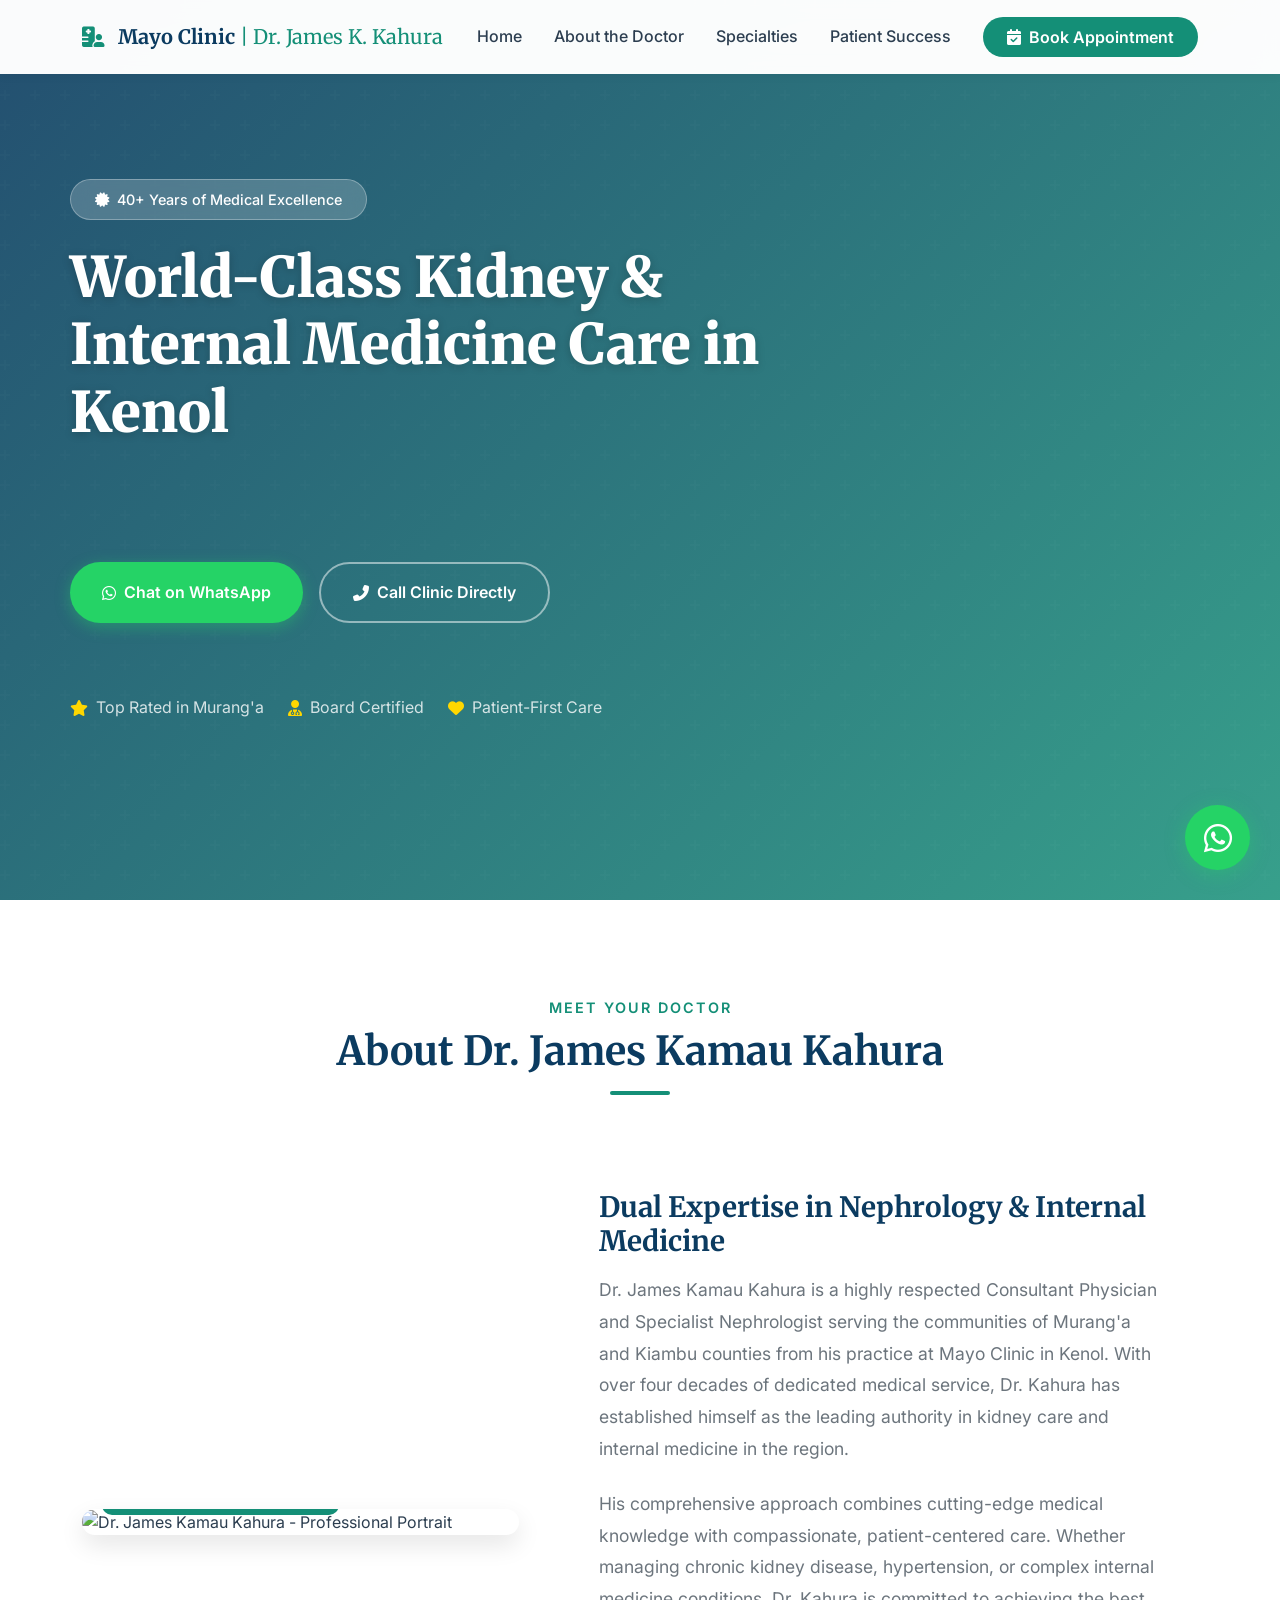
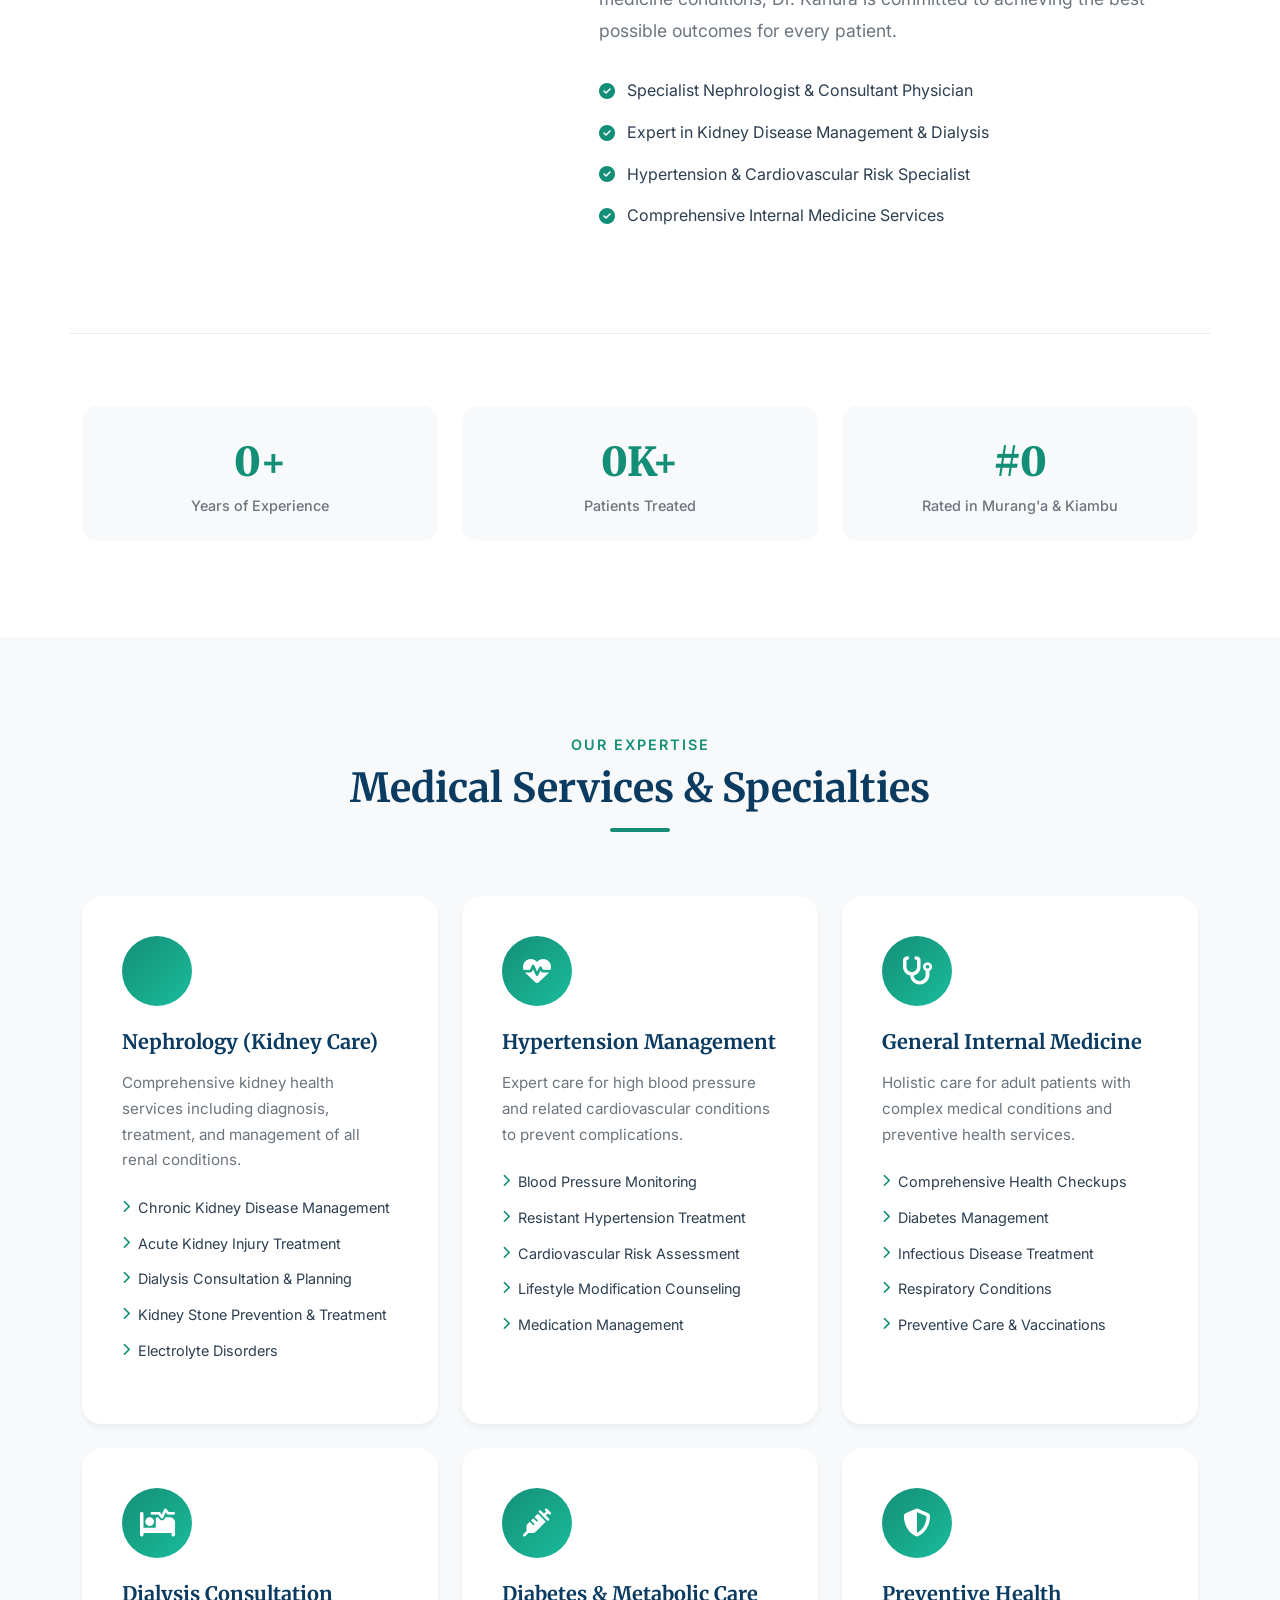
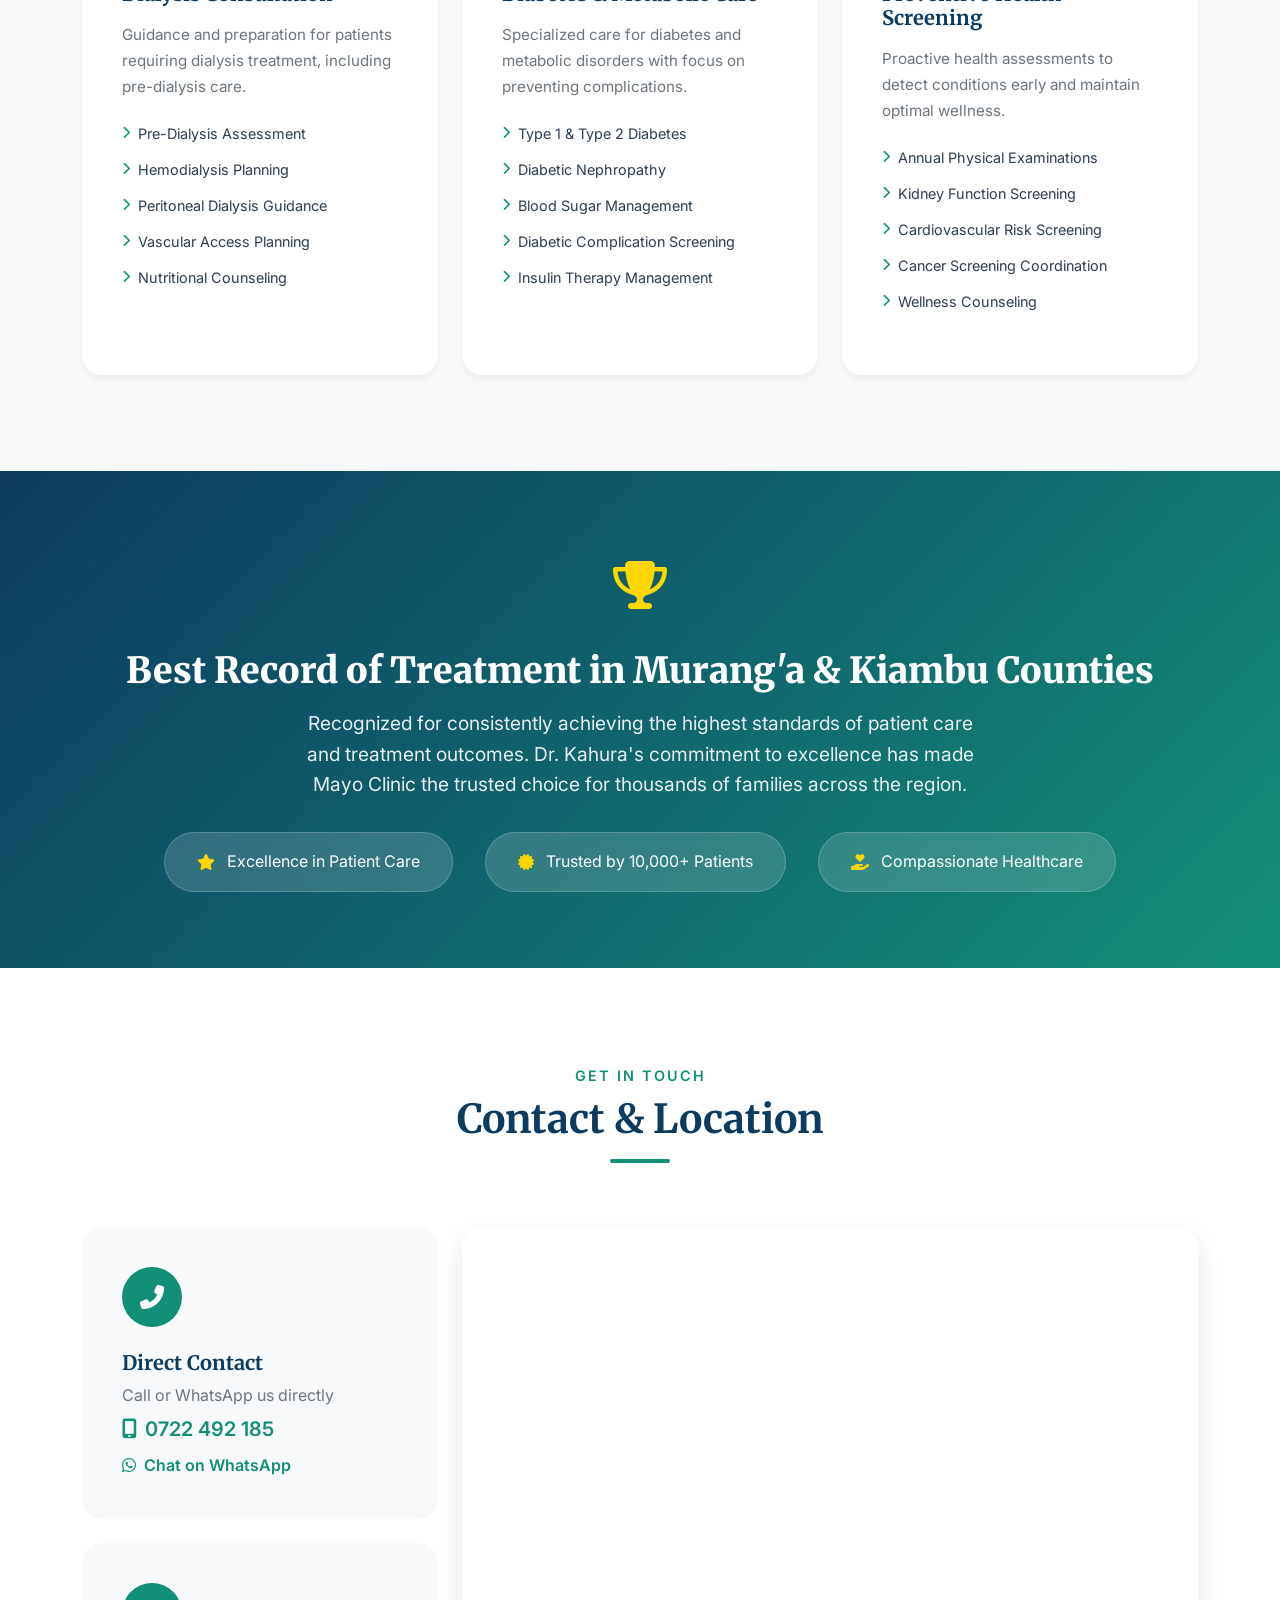
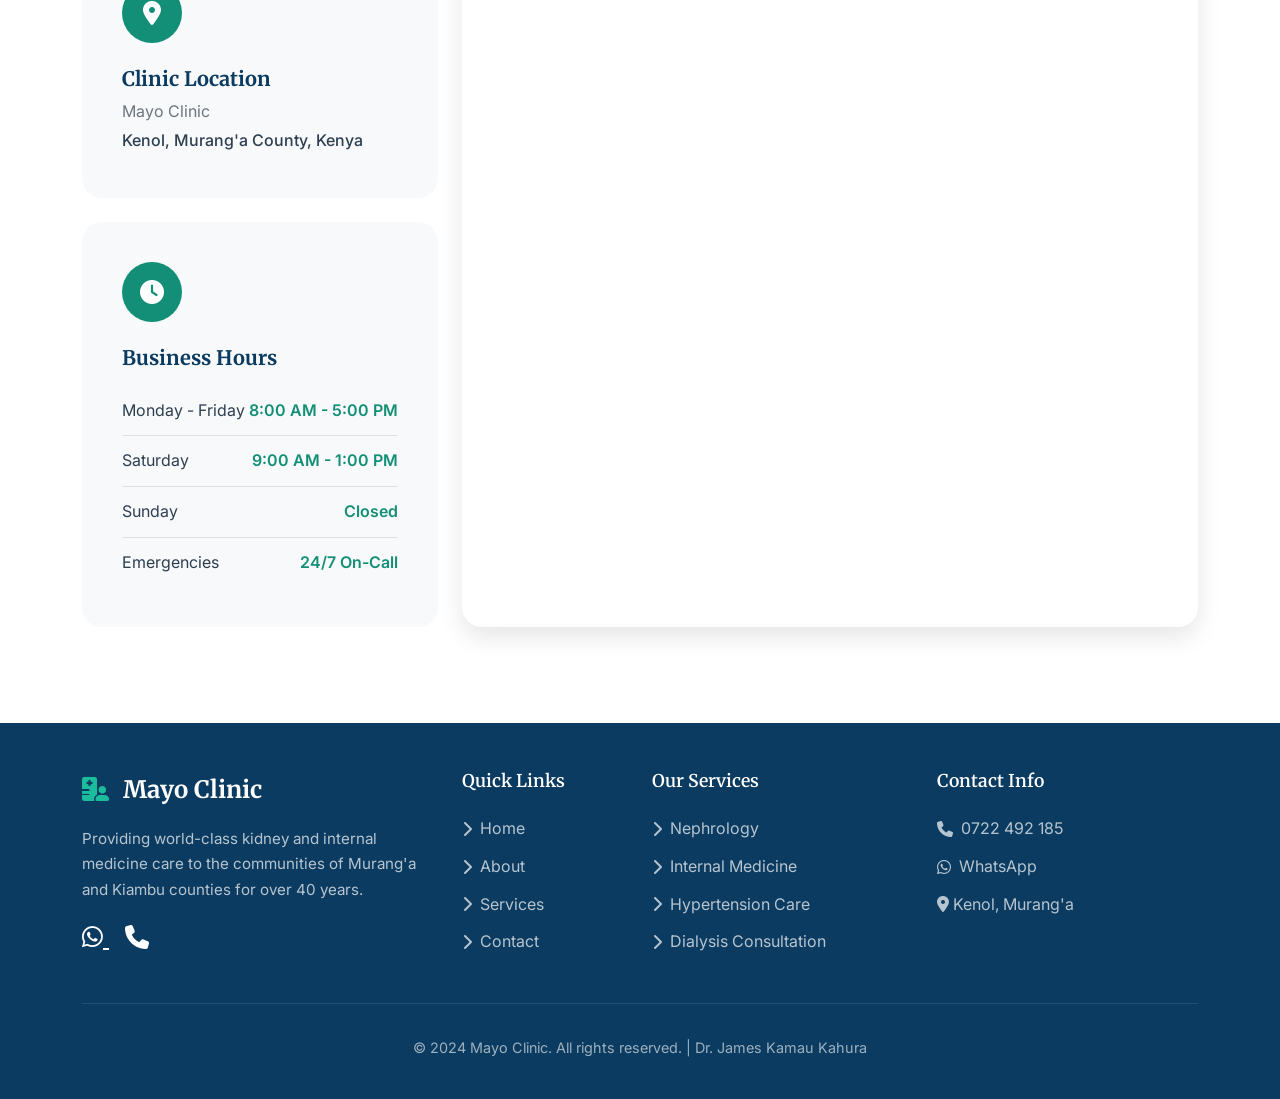
==== commit 340461d9: "refactor: move inline CSS from index.html to external styles.css file" ====
--- a/portfolio/index.html
+++ b/portfolio/index.html
@@ -1,5 +1,6 @@
 <!DOCTYPE html>
 <html lang="en">
+
 <head>
     <meta charset="UTF-8">
     <meta name="viewport" content="width=device-width, initial-scale=1.0">
@@ -20,826 +21,7 @@
     <!-- AOS Animation Library -->
     <link href="https://unpkg.com/aos@2.3.1/dist/aos.css" rel="stylesheet">
 
-    <style>
-        /* ============================================
-           CSS VARIABLES & ROOT STYLES
-           ============================================ */
-        :root {
-            --primary-blue: #0B3B60;
-            --secondary-teal: #148F77;
-            --accent-light: #1ABC9C;
-            --white: #FFFFFF;
-            --light-grey: #F8F9FA;
-            --text-dark: #2C3E50;
-            --text-muted: #6C757D;
-            --shadow-soft: 0 4px 6px rgba(0,0,0,0.05);
-            --shadow-medium: 0 10px 25px rgba(0,0,0,0.1);
-            --transition-smooth: all 0.3s cubic-bezier(0.4, 0, 0.2, 1);
-        }
-
-        * {
-            margin: 0;
-            padding: 0;
-            box-sizing: border-box;
-        }
-
-        body {
-            font-family: 'Inter', sans-serif;
-            color: var(--text-dark);
-            line-height: 1.6;
-            overflow-x: hidden;
-        }
-
-        h1, h2, h3, h4, h5, h6 {
-            font-family: 'Merriweather', serif;
-            font-weight: 700;
-            color: var(--primary-blue);
-        }
-
-        /* ============================================
-           NAVIGATION STYLES
-           ============================================ */
-        .navbar {
-            background: rgba(255, 255, 255, 0.98) !important;
-            backdrop-filter: blur(10px);
-            box-shadow: 0 2px 10px rgba(0,0,0,0.05);
-            padding: 1rem 0;
-            transition: var(--transition-smooth);
-        }
-
-        .navbar-brand {
-            font-family: 'Merriweather', serif;
-            font-weight: 700;
-            color: var(--primary-blue) !important;
-            font-size: 1.25rem;
-        }
-
-        .navbar-brand span {
-            color: var(--secondary-teal);
-            font-weight: 400;
-        }
-
-        .nav-link {
-            font-weight: 500;
-            color: var(--text-dark) !important;
-            margin: 0 0.5rem;
-            position: relative;
-            transition: var(--transition-smooth);
-        }
-
-        .nav-link::after {
-            content: '';
-            position: absolute;
-            bottom: -5px;
-            left: 0;
-            width: 0;
-            height: 2px;
-            background: var(--secondary-teal);
-            transition: var(--transition-smooth);
-        }
-
-        .nav-link:hover::after {
-            width: 100%;
-        }
-
-        .nav-link:hover {
-            color: var(--secondary-teal) !important;
-        }
-
-        .btn-appointment {
-            background: var(--secondary-teal);
-            color: white !important;
-            padding: 0.5rem 1.5rem;
-            border-radius: 50px;
-            font-weight: 600;
-            transition: var(--transition-smooth);
-            border: none;
-        }
-
-        .btn-appointment:hover {
-            background: var(--primary-blue);
-            transform: translateY(-2px);
-            box-shadow: var(--shadow-medium);
-        }
-
-        /* ============================================
-           HERO SECTION
-           ============================================ */
-        .hero-section {
-            min-height: 100vh;
-            background: linear-gradient(135deg, rgba(11, 59, 96, 0.9) 0%, rgba(20, 143, 119, 0.85) 100%),
-                        url('https://images.unsplash.com/photo-1519494026892-80bbd2d6fd0d?ixlib=rb-4.0.3&auto=format&fit=crop&w=1920&q=80');
-            background-size: cover;
-            background-position: center;
-            background-attachment: fixed;
-            display: flex;
-            align-items: center;
-            position: relative;
-            overflow: hidden;
-        }
-
-        .hero-section::before {
-            content: '';
-            position: absolute;
-            top: 0;
-            left: 0;
-            right: 0;
-            bottom: 0;
-            background: url("data:image/svg+xml,%3Csvg width='60' height='60' viewBox='0 0 60 60' xmlns='http://www.w3.org/2000/svg'%3E%3Cg fill='none' fill-rule='evenodd'%3E%3Cg fill='%23ffffff' fill-opacity='0.03'%3E%3Cpath d='M36 34v-4h-2v4h-4v2h4v4h2v-4h4v-2h-4zm0-30V0h-2v4h-4v2h4v4h2V6h4V4h-4zM6 34v-4H4v4H0v2h4v4h2v-4h4v-2H6zM6 4V0H4v4H0v2h4v4h2V6h4V4H6z'/%3E%3C/g%3E%3C/g%3E%3C/svg%3E");
-            opacity: 0.5;
-        }
-
-        .hero-content {
-            position: relative;
-            z-index: 2;
-            color: white;
-            padding: 2rem 0;
-        }
-
-        .hero-badge {
-            display: inline-block;
-            background: rgba(255,255,255,0.2);
-            backdrop-filter: blur(10px);
-            padding: 0.5rem 1.5rem;
-            border-radius: 50px;
-            font-size: 0.9rem;
-            font-weight: 500;
-            margin-bottom: 1.5rem;
-            border: 1px solid rgba(255,255,255,0.3);
-        }
-
-        .hero-title {
-            font-size: 3.5rem;
-            font-weight: 900;
-            color: white;
-            margin-bottom: 1.5rem;
-            line-height: 1.2;
-            text-shadow: 0 2px 10px rgba(0,0,0,0.2);
-        }
-
-        .hero-subtitle {
-            font-size: 1.25rem;
-            color: rgba(255,255,255,0.9);
-            margin-bottom: 2rem;
-            max-width: 600px;
-            font-weight: 300;
-        }
-
-        .hero-cta-group {
-            display: flex;
-            gap: 1rem;
-            flex-wrap: wrap;
-        }
-
-        .btn-hero-primary {
-            background: #25D366;
-            color: white;
-            padding: 1rem 2rem;
-            border-radius: 50px;
-            font-weight: 600;
-            text-decoration: none;
-            display: inline-flex;
-            align-items: center;
-            gap: 0.5rem;
-            transition: var(--transition-smooth);
-            border: none;
-            box-shadow: 0 4px 15px rgba(37, 211, 102, 0.4);
-        }
-
-        .btn-hero-primary:hover {
-            background: #128C7E;
-            transform: translateY(-3px);
-            box-shadow: 0 8px 25px rgba(37, 211, 102, 0.5);
-            color: white;
-        }
-
-        .btn-hero-outline {
-            background: transparent;
-            color: white;
-            padding: 1rem 2rem;
-            border-radius: 50px;
-            font-weight: 600;
-            text-decoration: none;
-            display: inline-flex;
-            align-items: center;
-            gap: 0.5rem;
-            transition: var(--transition-smooth);
-            border: 2px solid rgba(255,255,255,0.5);
-        }
-
-        .btn-hero-outline:hover {
-            background: white;
-            color: var(--primary-blue);
-            border-color: white;
-            transform: translateY(-3px);
-        }
-
-        /* ============================================
-           ABOUT SECTION
-           ============================================ */
-        .about-section {
-            padding: 6rem 0;
-            background: var(--white);
-        }
-
-        .section-header {
-            text-align: center;
-            margin-bottom: 4rem;
-        }
-
-        .section-subtitle {
-            color: var(--secondary-teal);
-            font-weight: 600;
-            text-transform: uppercase;
-            letter-spacing: 2px;
-            font-size: 0.9rem;
-            margin-bottom: 0.5rem;
-        }
-
-        .section-title {
-            font-size: 2.5rem;
-            color: var(--primary-blue);
-            margin-bottom: 1rem;
-        }
-
-        .about-image-wrapper {
-            position: relative;
-            border-radius: 20px;
-            overflow: hidden;
-            box-shadow: var(--shadow-medium);
-        }
-
-        .about-image {
-            width: 100%;
-            height: 500px;
-            object-fit: cover;
-            transition: var(--transition-smooth);
-        }
-
-        .about-image-wrapper:hover .about-image {
-            transform: scale(1.05);
-        }
-
-        .about-image-badge {
-            position: absolute;
-            bottom: 20px;
-            left: 20px;
-            background: var(--secondary-teal);
-            color: white;
-            padding: 1rem 1.5rem;
-            border-radius: 10px;
-            font-weight: 700;
-        }
-
-        .about-content {
-            padding: 2rem;
-        }
-
-        .about-text {
-            font-size: 1.1rem;
-            color: var(--text-muted);
-            margin-bottom: 1.5rem;
-            line-height: 1.8;
-        }
-
-        .credentials-list {
-            list-style: none;
-            padding: 0;
-        }
-
-        .credentials-list li {
-            padding: 0.5rem 0;
-            display: flex;
-            align-items: center;
-            gap: 0.75rem;
-            color: var(--text-dark);
-        }
-
-        .credentials-list i {
-            color: var(--secondary-teal);
-        }
-
-        /* Stats Row */
-        .stats-row {
-            margin-top: 3rem;
-            padding-top: 3rem;
-            border-top: 1px solid #e9ecef;
-        }
-
-        .stat-item {
-            text-align: center;
-            padding: 1.5rem;
-            background: var(--light-grey);
-            border-radius: 15px;
-            transition: var(--transition-smooth);
-        }
-
-        .stat-item:hover {
-            transform: translateY(-5px);
-            box-shadow: var(--shadow-soft);
-        }
-
-        .stat-number {
-            font-size: 2.5rem;
-            font-weight: 900;
-            color: var(--secondary-teal);
-            font-family: 'Merriweather', serif;
-        }
-
-        .stat-label {
-            color: var(--text-muted);
-            font-size: 0.9rem;
-            font-weight: 500;
-        }
-
-        /* ============================================
-           SERVICES SECTION
-           ============================================ */
-        .services-section {
-            padding: 6rem 0;
-            background: var(--light-grey);
-        }
-
-        .service-card {
-            background: white;
-            border-radius: 20px;
-            padding: 2.5rem;
-            box-shadow: var(--shadow-soft);
-            transition: var(--transition-smooth);
-            height: 100%;
-            border: none;
-            position: relative;
-            overflow: hidden;
-        }
-
-        .service-card::before {
-            content: '';
-            position: absolute;
-            top: 0;
-            left: 0;
-            width: 100%;
-            height: 4px;
-            background: linear-gradient(90deg, var(--secondary-teal), var(--accent-light));
-            transform: scaleX(0);
-            transition: var(--transition-smooth);
-        }
-
-        .service-card:hover::before {
-            transform: scaleX(1);
-        }
-
-        .service-card:hover {
-            transform: translateY(-10px);
-            box-shadow: var(--shadow-medium);
-        }
-
-        .service-icon {
-            width: 70px;
-            height: 70px;
-            background: linear-gradient(135deg, var(--secondary-teal), var(--accent-light));
-            border-radius: 50%;
-            display: flex;
-            align-items: center;
-            justify-content: center;
-            margin-bottom: 1.5rem;
-            color: white;
-            font-size: 1.75rem;
-            transition: var(--transition-smooth);
-        }
-
-        .service-card:hover .service-icon {
-            transform: rotateY(360deg);
-        }
-
-        .service-title {
-            font-size: 1.25rem;
-            margin-bottom: 1rem;
-            color: var(--primary-blue);
-        }
-
-        .service-description {
-            color: var(--text-muted);
-            font-size: 0.95rem;
-            line-height: 1.7;
-        }
-
-        .service-list {
-            list-style: none;
-            padding: 0;
-            margin-top: 1rem;
-        }
-
-        .service-list li {
-            padding: 0.4rem 0;
-            font-size: 0.9rem;
-            color: var(--text-dark);
-            display: flex;
-            align-items: center;
-            gap: 0.5rem;
-        }
-
-        .service-list i {
-            color: var(--secondary-teal);
-            font-size: 0.8rem;
-        }
-
-        /* ============================================
-           TRUST BANNER SECTION
-           ============================================ */
-        .trust-banner {
-            padding: 5rem 0;
-            background: linear-gradient(135deg, var(--primary-blue) 0%, var(--secondary-teal) 100%);
-            position: relative;
-            overflow: hidden;
-        }
-
-        .trust-banner::before {
-            content: '';
-            position: absolute;
-            top: -50%;
-            left: -50%;
-            width: 200%;
-            height: 200%;
-            background: radial-gradient(circle, rgba(255,255,255,0.1) 1px, transparent 1px);
-            background-size: 30px 30px;
-            opacity: 0.3;
-        }
-
-        .trust-content {
-            position: relative;
-            z-index: 2;
-            text-align: center;
-            color: white;
-        }
-
-        .trust-icon {
-            font-size: 3rem;
-            margin-bottom: 1.5rem;
-            color: #FFD700;
-        }
-
-        .trust-title {
-            font-size: 2.25rem;
-            color: white;
-            margin-bottom: 1rem;
-            font-weight: 900;
-        }
-
-        .trust-text {
-            font-size: 1.2rem;
-            opacity: 0.9;
-            max-width: 700px;
-            margin: 0 auto;
-        }
-
-        .trust-badges {
-            display: flex;
-            justify-content: center;
-            gap: 2rem;
-            margin-top: 2rem;
-            flex-wrap: wrap;
-        }
-
-        .trust-badge {
-            background: rgba(255,255,255,0.15);
-            backdrop-filter: blur(10px);
-            padding: 1rem 2rem;
-            border-radius: 50px;
-            display: flex;
-            align-items: center;
-            gap: 0.75rem;
-            border: 1px solid rgba(255,255,255,0.2);
-        }
-
-        .trust-badge i {
-            color: #FFD700;
-        }
-
-        /* ============================================
-           CONTACT SECTION
-           ============================================ */
-        .contact-section {
-            padding: 6rem 0;
-            background: var(--white);
-        }
-
-        .contact-card {
-            background: var(--light-grey);
-            border-radius: 20px;
-            padding: 2.5rem;
-            height: 100%;
-            transition: var(--transition-smooth);
-        }
-
-        .contact-card:hover {
-            transform: translateY(-5px);
-            box-shadow: var(--shadow-medium);
-        }
-
-        .contact-icon {
-            width: 60px;
-            height: 60px;
-            background: var(--secondary-teal);
-            border-radius: 50%;
-            display: flex;
-            align-items: center;
-            justify-content: center;
-            color: white;
-            font-size: 1.5rem;
-            margin-bottom: 1.5rem;
-        }
-
-        .contact-title {
-            font-size: 1.25rem;
-            margin-bottom: 0.5rem;
-            color: var(--primary-blue);
-        }
-
-        .contact-detail {
-            color: var(--text-muted);
-            font-size: 1rem;
-            margin-bottom: 0.25rem;
-        }
-
-        .contact-link {
-            color: var(--secondary-teal);
-            font-weight: 600;
-            text-decoration: none;
-            transition: var(--transition-smooth);
-        }
-
-        .contact-link:hover {
-            color: var(--primary-blue);
-        }
-
-        .map-container {
-            border-radius: 20px;
-            overflow: hidden;
-            box-shadow: var(--shadow-medium);
-            height: 100%;
-            min-height: 400px;
-        }
-
-        .map-container iframe {
-            width: 100%;
-            height: 100%;
-            border: none;
-        }
-
-        /* Business Hours Table */
-        .hours-table {
-            width: 100%;
-            margin-top: 1rem;
-        }
-
-        .hours-table tr {
-            border-bottom: 1px solid #dee2e6;
-        }
-
-        .hours-table tr:last-child {
-            border-bottom: none;
-        }
-
-        .hours-table td {
-            padding: 0.75rem 0;
-            color: var(--text-dark);
-        }
-
-        .hours-table td:last-child {
-            text-align: right;
-            font-weight: 600;
-            color: var(--secondary-teal);
-        }
-
-        /* ============================================
-           FOOTER
-           ============================================ */
-        .footer {
-            background: var(--primary-blue);
-            color: white;
-            padding: 3rem 0 1.5rem;
-        }
-
-        .footer-brand {
-            font-family: 'Merriweather', serif;
-            font-size: 1.5rem;
-            font-weight: 700;
-            margin-bottom: 1rem;
-        }
-
-        .footer-text {
-            color: rgba(255,255,255,0.7);
-            font-size: 0.95rem;
-            line-height: 1.7;
-        }
-
-        .footer-title {
-            font-size: 1.1rem;
-            color: white;
-            margin-bottom: 1.5rem;
-            font-weight: 600;
-        }
-
-        .footer-links {
-            list-style: none;
-            padding: 0;
-        }
-
-        .footer-links li {
-            margin-bottom: 0.75rem;
-        }
-
-        .footer-links a {
-            color: rgba(255,255,255,0.7);
-            text-decoration: none;
-            transition: var(--transition-smooth);
-            display: flex;
-            align-items: center;
-            gap: 0.5rem;
-        }
-
-        .footer-links a:hover {
-            color: var(--accent-light);
-            transform: translateX(5px);
-        }
-
-        .footer-bottom {
-            border-top: 1px solid rgba(255,255,255,0.1);
-            margin-top: 2rem;
-            padding-top: 2rem;
-            text-align: center;
-            color: rgba(255,255,255,0.6);
-            font-size: 0.9rem;
-        }
-
-        /* ============================================
-           FLOATING ACTION BUTTON (FAB)
-           ============================================ */
-        .fab-whatsapp {
-            position: fixed;
-            bottom: 30px;
-            right: 30px;
-            width: 65px;
-            height: 65px;
-            background: #25D366;
-            border-radius: 50%;
-            display: flex;
-            align-items: center;
-            justify-content: center;
-            color: white;
-            font-size: 2rem;
-            text-decoration: none;
-            box-shadow: 0 4px 20px rgba(37, 211, 102, 0.4);
-            z-index: 1000;
-            transition: var(--transition-smooth);
-            animation: pulse 2s infinite;
-        }
-
-        .fab-whatsapp:hover {
-            background: #128C7E;
-            transform: scale(1.1) rotate(10deg);
-            color: white;
-            box-shadow: 0 6px 30px rgba(37, 211, 102, 0.6);
-        }
-
-        @keyframes pulse {
-            0% {
-                box-shadow: 0 0 0 0 rgba(37, 211, 102, 0.7);
-            }
-            70% {
-                box-shadow: 0 0 0 20px rgba(37, 211, 102, 0);
-            }
-            100% {
-                box-shadow: 0 0 0 0 rgba(37, 211, 102, 0);
-            }
-        }
-
-        /* FAB Tooltip */
-        .fab-tooltip {
-            position: fixed;
-            bottom: 105px;
-            right: 30px;
-            background: var(--primary-blue);
-            color: white;
-            padding: 0.75rem 1rem;
-            border-radius: 10px;
-            font-size: 0.85rem;
-            font-weight: 500;
-            opacity: 0;
-            visibility: hidden;
-            transition: var(--transition-smooth);
-            z-index: 999;
-            white-space: nowrap;
-            box-shadow: var(--shadow-medium);
-        }
-
-        .fab-tooltip::after {
-            content: '';
-            position: absolute;
-            bottom: -8px;
-            right: 25px;
-            border-left: 8px solid transparent;
-            border-right: 8px solid transparent;
-            border-top: 8px solid var(--primary-blue);
-        }
-
-        .fab-whatsapp:hover + .fab-tooltip,
-        .fab-tooltip:hover {
-            opacity: 1;
-            visibility: visible;
-        }
-
-        /* ============================================
-           RESPONSIVE DESIGN
-           ============================================ */
-        @media (max-width: 991px) {
-            .hero-title {
-                font-size: 2.5rem;
-            }
-
-            .hero-subtitle {
-                font-size: 1.1rem;
-            }
-
-            .section-title {
-                font-size: 2rem;
-            }
-
-            .about-image {
-                height: 400px;
-            }
-
-            .stat-number {
-                font-size: 2rem;
-            }
-
-            .trust-title {
-                font-size: 1.75rem;
-            }
-        }
-
-        @media (max-width: 767px) {
-            .hero-title {
-                font-size: 2rem;
-            }
-
-            .hero-cta-group {
-                flex-direction: column;
-            }
-
-            .btn-hero-primary,
-            .btn-hero-outline {
-                width: 100%;
-                justify-content: center;
-            }
-
-            .section-title {
-                font-size: 1.75rem;
-            }
-
-            .about-content {
-                padding: 2rem 0;
-            }
-
-            .stat-item {
-                margin-bottom: 1rem;
-            }
-
-            .fab-whatsapp {
-                width: 55px;
-                height: 55px;
-                font-size: 1.75rem;
-                bottom: 20px;
-                right: 20px;
-            }
-
-            .trust-badges {
-                flex-direction: column;
-                align-items: center;
-            }
-
-            .trust-badge {
-                width: 100%;
-                max-width: 300px;
-                justify-content: center;
-            }
-        }
-
-        /* ============================================
-           UTILITY CLASSES
-           ============================================ */
-        .text-gradient {
-            background: linear-gradient(135deg, var(--secondary-teal), var(--accent-light));
-            -webkit-background-clip: text;
-            -webkit-text-fill-color: transparent;
-            background-clip: text;
-        }
-
-        .bg-pattern {
-            background-image: radial-gradient(circle at 1px 1px, rgba(0,0,0,0.05) 1px, transparent 0);
-            background-size: 20px 20px;
-        }
-    </style>
+    <link rel="stylesheet" href="styles.css">
 <base target="_blank">
 </head>
 <body>
@@ -889,6 +71,7 @@
          HERO SECTION
          ============================================ -->
     <section id="home" class="hero-section">
+        <div id="particles-js" style="position: absolute; width: 100%; height: 100%; top: 0; left: 0; z-index: 1;"></div>
         <div class="container">
             <div class="row">
                 <div class="col-lg-8 hero-content" data-aos="fade-up">
@@ -903,8 +86,8 @@
                     </h1>
 
                     <!-- Sub-headline -->
-                    <p class="hero-subtitle" data-aos="fade-up" data-aos-delay="300">
-                        Led by Dr. James Kamau Kahura — Over 40 Years of Excellence in Murang'a and Kiambu Counties. Providing compassionate, expert healthcare for all your kidney and internal medicine needs.
+                    <p class="hero-subtitle" data-aos="fade-up" data-aos-delay="300" style="min-height: 60px;">
+                        <span id="typed-text"></span>
                     </p>
 
                     <!-- CTA Buttons -->
@@ -1010,22 +193,22 @@
             </div>
 
             <!-- Stats Row -->
-            <div class="row stats-row g-4">
+            <div class="row stats-row g-4" id="stats-section">
                 <div class="col-md-4" data-aos="fade-up" data-aos-delay="100">
-                    <div class="stat-item">
-                        <div class="stat-number">40+</div>
+                    <div class="stat-item" data-tilt data-tilt-max="15" data-tilt-speed="400" data-tilt-glare data-tilt-max-glare="0.2" data-tilt-gyroscope="false">
+                        <div class="stat-number"><span class="counter" data-target="40">0</span>+</div>
                         <div class="stat-label">Years of Experience</div>
                     </div>
                 </div>
                 <div class="col-md-4" data-aos="fade-up" data-aos-delay="200">
-                    <div class="stat-item">
-                        <div class="stat-number">10K+</div>
+                    <div class="stat-item" data-tilt data-tilt-max="15" data-tilt-speed="400" data-tilt-glare data-tilt-max-glare="0.2" data-tilt-gyroscope="false">
+                        <div class="stat-number"><span class="counter" data-target="10">0</span>K+</div>
                         <div class="stat-label">Patients Treated</div>
                     </div>
                 </div>
                 <div class="col-md-4" data-aos="fade-up" data-aos-delay="300">
-                    <div class="stat-item">
-                        <div class="stat-number">#1</div>
+                    <div class="stat-item" data-tilt data-tilt-max="15" data-tilt-speed="400" data-tilt-glare data-tilt-max-glare="0.2" data-tilt-gyroscope="false">
+                        <div class="stat-number">#<span class="counter" data-target="1">0</span></div>
                         <div class="stat-label">Rated in Murang'a & Kiambu</div>
                     </div>
                 </div>
@@ -1392,6 +575,15 @@
 
     <!-- AOS Animation Library -->
     <script src="https://unpkg.com/aos@2.3.1/dist/aos.js"></script>
+    
+    <!-- Particles.js -->
+    <script src="https://cdn.jsdelivr.net/particles.js/2.0.0/particles.min.js"></script>
+    
+    <!-- Typed.js -->
+    <script src="https://cdn.jsdelivr.net/npm/typed.js@2.0.12"></script>
+    
+    <!-- Vanilla Tilt.js -->
+    <script src="https://cdnjs.cloudflare.com/ajax/libs/vanilla-tilt/1.8.0/vanilla-tilt.min.js"></script>
 
     <script>
         // Initialize AOS Animation Library
@@ -1457,6 +649,177 @@
                 }
             });
         });
+
+        // Initialize Vanilla Tilt for service cards
+        VanillaTilt.init(document.querySelectorAll(".service-card"), {
+            max: 10,
+            speed: 400,
+            glare: true,
+            "max-glare": 0.2,
+            gyroscope: false // Keep tilt disabled from device motion on mobile
+        });
+
+        // Initialize Typed.js
+        var options = {
+            strings: [
+                "Led by Dr. James Kamau Kahura — Over 40 Years of Excellence.",
+                "Providing compassionate, expert healthcare.",
+                "Your trusted partner for kidney & internal medicine needs."
+            ],
+            typeSpeed: 40,
+            backSpeed: 20,
+            backDelay: 2000,
+            loop: true
+        };
+        var typed = new Typed('#typed-text', options);
+
+        // Counter Animation with Intersection Observer
+        const counters = document.querySelectorAll('.counter');
+        const speed = 200;
+
+        const animateCounters = () => {
+            counters.forEach(counter => {
+                const updateCount = () => {
+                    const target = +counter.getAttribute('data-target');
+                    const count = +counter.innerText;
+                    const inc = target / speed;
+
+                    if (count < target) {
+                        counter.innerText = Math.ceil(count + inc);
+                        setTimeout(updateCount, 1);
+                    } else {
+                        counter.innerText = target;
+                    }
+                };
+                updateCount();
+            });
+        };
+
+        const statsSection = document.querySelector('#stats-section');
+        const observerOptions = {
+            root: null,
+            threshold: 0.5
+        };
+        
+        const statsObserver = new IntersectionObserver(function(entries, observer) {
+            entries.forEach(entry => {
+                if (entry.isIntersecting) {
+                    animateCounters();
+                    observer.unobserve(entry.target);
+                }
+            });
+        }, observerOptions);
+
+        if (statsSection) {
+            statsObserver.observe(statsSection);
+        }
+
+        // Initialize Particles.js
+        particlesJS('particles-js', {
+            "particles": {
+                "number": {
+                    "value": 60,
+                    "density": {
+                        "enable": true,
+                        "value_area": 800
+                    }
+                },
+                "color": {
+                    "value": "#ffffff"
+                },
+                "shape": {
+                    "type": "circle",
+                    "stroke": {
+                        "width": 0,
+                        "color": "#000000"
+                    },
+                    "polygon": {
+                        "nb_sides": 5
+                    }
+                },
+                "opacity": {
+                    "value": 0.3,
+                    "random": false,
+                    "anim": {
+                        "enable": false,
+                        "speed": 1,
+                        "opacity_min": 0.1,
+                        "sync": false
+                    }
+                },
+                "size": {
+                    "value": 3,
+                    "random": true,
+                    "anim": {
+                        "enable": false,
+                        "speed": 40,
+                        "size_min": 0.1,
+                        "sync": false
+                    }
+                },
+                "line_linked": {
+                    "enable": true,
+                    "distance": 150,
+                    "color": "#ffffff",
+                    "opacity": 0.2,
+                    "width": 1
+                },
+                "move": {
+                    "enable": true,
+                    "speed": 2,
+                    "direction": "none",
+                    "random": false,
+                    "straight": false,
+                    "out_mode": "out",
+                    "bounce": false,
+                    "attract": {
+                        "enable": false,
+                        "rotateX": 600,
+                        "rotateY": 1200
+                    }
+                }
+            },
+            "interactivity": {
+                "detect_on": "canvas",
+                "events": {
+                    "onhover": {
+                        "enable": true,
+                        "mode": "grab"
+                    },
+                    "onclick": {
+                        "enable": true,
+                        "mode": "push"
+                    },
+                    "resize": true
+                },
+                "modes": {
+                    "grab": {
+                        "distance": 140,
+                        "line_linked": {
+                            "opacity": 1
+                        }
+                    },
+                    "bubble": {
+                        "distance": 400,
+                        "size": 40,
+                        "duration": 2,
+                        "opacity": 8,
+                        "speed": 3
+                    },
+                    "repulse": {
+                        "distance": 200,
+                        "duration": 0.4
+                    },
+                    "push": {
+                        "particles_nb": 4
+                    },
+                    "remove": {
+                        "particles_nb": 2
+                    }
+                }
+            },
+            "retina_detect": true
+        });
     </script>
 </body>
 </html>
--- a/portfolio/styles.css
+++ b/portfolio/styles.css
@@ -0,0 +1,840 @@
+/* ============================================
+   CSS VARIABLES & ROOT STYLES
+   ============================================ */
+:root {
+    --primary-blue: #0B3B60;
+    --secondary-teal: #148F77;
+    --accent-light: #1ABC9C;
+    --white: #FFFFFF;
+    --light-grey: #F8F9FA;
+    --text-dark: #2C3E50;
+    --text-muted: #6C757D;
+    --shadow-soft: 0 4px 6px rgba(0,0,0,0.05);
+    --shadow-medium: 0 10px 25px rgba(0,0,0,0.1);
+    --transition-smooth: all 0.3s cubic-bezier(0.4, 0, 0.2, 1);
+}
+
+* {
+    margin: 0;
+    padding: 0;
+    box-sizing: border-box;
+}
+
+body {
+    font-family: 'Inter', sans-serif;
+    color: var(--text-dark);
+    line-height: 1.6;
+    overflow-x: hidden;
+}
+
+h1, h2, h3, h4, h5, h6 {
+    font-family: 'Merriweather', serif;
+    font-weight: 700;
+    color: var(--primary-blue);
+}
+
+/* ============================================
+   NAVIGATION STYLES
+   ============================================ */
+.navbar {
+    background: rgba(255, 255, 255, 0.98) !important;
+    backdrop-filter: blur(10px);
+    box-shadow: 0 2px 10px rgba(0,0,0,0.05);
+    padding: 1rem 0;
+    transition: var(--transition-smooth);
+}
+
+.navbar-brand {
+    font-family: 'Merriweather', serif;
+    font-weight: 700;
+    color: var(--primary-blue) !important;
+    font-size: 1.25rem;
+}
+
+.navbar-brand span {
+    color: var(--secondary-teal);
+    font-weight: 400;
+}
+
+.nav-link {
+    font-weight: 500;
+    color: var(--text-dark) !important;
+    margin: 0 0.5rem;
+    position: relative;
+    transition: var(--transition-smooth);
+}
+
+.nav-link::after {
+    content: '';
+    position: absolute;
+    bottom: -5px;
+    left: 0;
+    width: 0;
+    height: 2px;
+    background: var(--secondary-teal);
+    transition: var(--transition-smooth);
+}
+
+.nav-link:hover::after {
+    width: 100%;
+}
+
+.nav-link:hover {
+    color: var(--secondary-teal) !important;
+}
+
+.btn-appointment {
+    background: var(--secondary-teal);
+    color: white !important;
+    padding: 0.5rem 1.5rem;
+    border-radius: 50px;
+    font-weight: 600;
+    transition: var(--transition-smooth);
+    border: none;
+}
+
+.btn-appointment:hover {
+    background: var(--primary-blue);
+    transform: translateY(-2px);
+    box-shadow: var(--shadow-medium);
+}
+
+/* ============================================
+   HERO SECTION
+   ============================================ */
+.hero-section {
+    min-height: 100vh;
+    background: linear-gradient(135deg, rgba(11, 59, 96, 0.9) 0%, rgba(20, 143, 119, 0.85) 100%),
+                url('https://images.unsplash.com/photo-1519494026892-80bbd2d6fd0d?ixlib=rb-4.0.3&auto=format&fit=crop&w=1920&q=80');
+    background-size: cover;
+    background-position: center;
+    background-attachment: fixed;
+    display: flex;
+    align-items: center;
+    position: relative;
+    overflow: hidden;
+}
+
+.hero-section::before {
+    content: '';
+    position: absolute;
+    top: 0;
+    left: 0;
+    right: 0;
+    bottom: 0;
+    background: url("data:image/svg+xml,%3Csvg width='60' height='60' viewBox='0 0 60 60' xmlns='http://www.w3.org/2000/svg'%3E%3Cg fill='none' fill-rule='evenodd'%3E%3Cg fill='%23ffffff' fill-opacity='0.03'%3E%3Cpath d='M36 34v-4h-2v4h-4v2h4v4h2v-4h4v-2h-4zm0-30V0h-2v4h-4v2h4v4h2V6h4V4h-4zM6 34v-4H4v4H0v2h4v4h2v-4h4v-2H6zM6 4V0H4v4H0v2h4v4h2V6h4V4H6z'/%3E%3C/g%3E%3C/g%3E%3C/svg%3E");
+    opacity: 0.5;
+}
+
+.hero-content {
+    position: relative;
+    z-index: 2;
+    color: white;
+    padding: 2rem 0;
+}
+
+.hero-badge {
+    display: inline-block;
+    background: rgba(255,255,255,0.2);
+    backdrop-filter: blur(10px);
+    padding: 0.5rem 1.5rem;
+    border-radius: 50px;
+    font-size: 0.9rem;
+    font-weight: 500;
+    margin-bottom: 1.5rem;
+    border: 1px solid rgba(255,255,255,0.3);
+}
+
+.hero-title {
+    /* Responsive Fluid Typography */
+    font-size: clamp(2rem, 5vw, 3.5rem);
+    font-weight: 900;
+    color: white;
+    margin-bottom: 1.5rem;
+    line-height: 1.2;
+    text-shadow: 0 2px 10px rgba(0,0,0,0.2);
+}
+
+.hero-subtitle {
+    /* Responsive Fluid Typography */
+    font-size: clamp(1rem, 2vw, 1.25rem);
+    color: rgba(255,255,255,0.9);
+    margin-bottom: 2rem;
+    max-width: 600px;
+    font-weight: 300;
+}
+
+.hero-cta-group {
+    display: flex;
+    gap: 1rem;
+    flex-wrap: wrap;
+}
+
+.btn-hero-primary {
+    background: #25D366;
+    color: white;
+    padding: 1rem 2rem;
+    border-radius: 50px;
+    font-weight: 600;
+    text-decoration: none;
+    display: inline-flex;
+    align-items: center;
+    gap: 0.5rem;
+    transition: var(--transition-smooth);
+    border: none;
+    box-shadow: 0 4px 15px rgba(37, 211, 102, 0.4);
+}
+
+.btn-hero-primary:hover {
+    background: #128C7E;
+    transform: translateY(-3px);
+    box-shadow: 0 8px 25px rgba(37, 211, 102, 0.5);
+    color: white;
+}
+
+.btn-hero-outline {
+    background: transparent;
+    color: white;
+    padding: 1rem 2rem;
+    border-radius: 50px;
+    font-weight: 600;
+    text-decoration: none;
+    display: inline-flex;
+    align-items: center;
+    gap: 0.5rem;
+    transition: var(--transition-smooth);
+    border: 2px solid rgba(255,255,255,0.5);
+}
+
+.btn-hero-outline:hover {
+    background: white;
+    color: var(--primary-blue);
+    border-color: white;
+    transform: translateY(-3px);
+}
+
+/* ============================================
+   ABOUT SECTION
+   ============================================ */
+.about-section {
+    /* Responsive Fluid Padding */
+    padding: clamp(3rem, 8vw, 6rem) 0;
+    background: var(--white);
+}
+
+.section-header {
+    text-align: center;
+    margin-bottom: 4rem;
+}
+
+.section-subtitle {
+    color: var(--secondary-teal);
+    font-weight: 600;
+    text-transform: uppercase;
+    letter-spacing: 2px;
+    font-size: 0.9rem;
+    margin-bottom: 0.5rem;
+}
+
+.section-title {
+    /* Responsive Fluid Typography */
+    font-size: clamp(1.75rem, 4vw, 2.5rem);
+    color: var(--primary-blue);
+    margin-bottom: 1rem;
+}
+
+.about-image-wrapper {
+    position: relative;
+    border-radius: 20px;
+    overflow: hidden;
+    box-shadow: var(--shadow-medium);
+}
+
+.about-image {
+    width: 100%;
+    height: 500px;
+    object-fit: cover;
+    transition: var(--transition-smooth);
+}
+
+.about-image-wrapper:hover .about-image {
+    transform: scale(1.05);
+}
+
+.about-image-badge {
+    position: absolute;
+    bottom: 20px;
+    left: 20px;
+    background: var(--secondary-teal);
+    color: white;
+    padding: 1rem 1.5rem;
+    border-radius: 10px;
+    font-weight: 700;
+}
+
+.about-content {
+    padding: 2rem;
+}
+
+.about-text {
+    font-size: 1.1rem;
+    color: var(--text-muted);
+    margin-bottom: 1.5rem;
+    line-height: 1.8;
+}
+
+.credentials-list {
+    list-style: none;
+    padding: 0;
+}
+
+.credentials-list li {
+    padding: 0.5rem 0;
+    display: flex;
+    align-items: center;
+    gap: 0.75rem;
+    color: var(--text-dark);
+}
+
+.credentials-list i {
+    color: var(--secondary-teal);
+}
+
+/* Stats Row */
+.stats-row {
+    margin-top: 3rem;
+    padding-top: 3rem;
+    border-top: 1px solid #e9ecef;
+}
+
+.stat-item {
+    text-align: center;
+    padding: 1.5rem;
+    background: var(--light-grey);
+    border-radius: 15px;
+    transition: var(--transition-smooth);
+}
+
+.stat-item:hover {
+    transform: translateY(-5px);
+    box-shadow: var(--shadow-soft);
+}
+
+.stat-number {
+    /* Responsive Fluid Typography */
+    font-size: clamp(1.75rem, 5vw, 2.5rem);
+    font-weight: 900;
+    color: var(--secondary-teal);
+    font-family: 'Merriweather', serif;
+}
+
+.stat-label {
+    color: var(--text-muted);
+    font-size: 0.9rem;
+    font-weight: 500;
+}
+
+/* ============================================
+   SERVICES SECTION
+   ============================================ */
+.services-section {
+    /* Responsive Fluid Padding */
+    padding: clamp(3rem, 8vw, 6rem) 0;
+    background: var(--light-grey);
+}
+
+.service-card {
+    background: white;
+    border-radius: 20px;
+    padding: 2.5rem;
+    box-shadow: var(--shadow-soft);
+    transition: var(--transition-smooth);
+    height: 100%;
+    border: none;
+    position: relative;
+    overflow: hidden;
+}
+
+.service-card::before {
+    content: '';
+    position: absolute;
+    top: 0;
+    left: 0;
+    width: 100%;
+    height: 4px;
+    background: linear-gradient(90deg, var(--secondary-teal), var(--accent-light));
+    transform: scaleX(0);
+    transition: var(--transition-smooth);
+}
+
+.service-card:hover::before {
+    transform: scaleX(1);
+}
+
+.service-card:hover {
+    transform: translateY(-10px);
+    box-shadow: var(--shadow-medium);
+}
+
+.service-icon {
+    width: 70px;
+    height: 70px;
+    background: linear-gradient(135deg, var(--secondary-teal), var(--accent-light));
+    border-radius: 50%;
+    display: flex;
+    align-items: center;
+    justify-content: center;
+    margin-bottom: 1.5rem;
+    color: white;
+    font-size: 1.75rem;
+    transition: var(--transition-smooth);
+}
+
+.service-card:hover .service-icon {
+    transform: rotateY(360deg);
+}
+
+.service-title {
+    font-size: 1.25rem;
+    margin-bottom: 1rem;
+    color: var(--primary-blue);
+}
+
+.service-description {
+    color: var(--text-muted);
+    font-size: 0.95rem;
+    line-height: 1.7;
+}
+
+.service-list {
+    list-style: none;
+    padding: 0;
+    margin-top: 1rem;
+}
+
+.service-list li {
+    padding: 0.4rem 0;
+    font-size: 0.9rem;
+    color: var(--text-dark);
+    display: flex;
+    align-items: center;
+    gap: 0.5rem;
+}
+
+.service-list i {
+    color: var(--secondary-teal);
+    font-size: 0.8rem;
+}
+
+/* ============================================
+   TRUST BANNER SECTION
+   ============================================ */
+.trust-banner {
+    /* Responsive Fluid Padding */
+    padding: clamp(3rem, 6vw, 5rem) 0;
+    background: linear-gradient(135deg, var(--primary-blue) 0%, var(--secondary-teal) 100%);
+    position: relative;
+    overflow: hidden;
+}
+
+.trust-banner::before {
+    content: '';
+    position: absolute;
+    top: -50%;
+    left: -50%;
+    width: 200%;
+    height: 200%;
+    background: radial-gradient(circle, rgba(255,255,255,0.1) 1px, transparent 1px);
+    background-size: 30px 30px;
+    opacity: 0.3;
+}
+
+.trust-content {
+    position: relative;
+    z-index: 2;
+    text-align: center;
+    color: white;
+}
+
+.trust-icon {
+    font-size: 3rem;
+    margin-bottom: 1.5rem;
+    color: #FFD700;
+}
+
+.trust-title {
+    /* Responsive Fluid Typography */
+    font-size: clamp(1.5rem, 4vw, 2.25rem);
+    color: white;
+    margin-bottom: 1rem;
+    font-weight: 900;
+}
+
+.trust-text {
+    font-size: 1.2rem;
+    opacity: 0.9;
+    max-width: 700px;
+    margin: 0 auto;
+}
+
+.trust-badges {
+    display: flex;
+    justify-content: center;
+    gap: 2rem;
+    margin-top: 2rem;
+    flex-wrap: wrap;
+}
+
+.trust-badge {
+    background: rgba(255,255,255,0.15);
+    backdrop-filter: blur(10px);
+    padding: 1rem 2rem;
+    border-radius: 50px;
+    display: flex;
+    align-items: center;
+    gap: 0.75rem;
+    border: 1px solid rgba(255,255,255,0.2);
+}
+
+.trust-badge i {
+    color: #FFD700;
+}
+
+/* ============================================
+   CONTACT SECTION
+   ============================================ */
+.contact-section {
+    /* Responsive Fluid Padding */
+    padding: clamp(3rem, 8vw, 6rem) 0;
+    background: var(--white);
+}
+
+.contact-card {
+    background: var(--light-grey);
+    border-radius: 20px;
+    padding: 2.5rem;
+    height: 100%;
+    transition: var(--transition-smooth);
+}
+
+.contact-card:hover {
+    transform: translateY(-5px);
+    box-shadow: var(--shadow-medium);
+}
+
+.contact-icon {
+    width: 60px;
+    height: 60px;
+    background: var(--secondary-teal);
+    border-radius: 50%;
+    display: flex;
+    align-items: center;
+    justify-content: center;
+    color: white;
+    font-size: 1.5rem;
+    margin-bottom: 1.5rem;
+}
+
+.contact-title {
+    font-size: 1.25rem;
+    margin-bottom: 0.5rem;
+    color: var(--primary-blue);
+}
+
+.contact-detail {
+    color: var(--text-muted);
+    font-size: 1rem;
+    margin-bottom: 0.25rem;
+}
+
+.contact-link {
+    color: var(--secondary-teal);
+    font-weight: 600;
+    text-decoration: none;
+    transition: var(--transition-smooth);
+}
+
+.contact-link:hover {
+    color: var(--primary-blue);
+}
+
+.map-container {
+    border-radius: 20px;
+    overflow: hidden;
+    box-shadow: var(--shadow-medium);
+    height: 100%;
+    min-height: 400px;
+}
+
+.map-container iframe {
+    width: 100%;
+    height: 100%;
+    border: none;
+}
+
+.hours-table {
+    width: 100%;
+    margin-top: 1rem;
+}
+
+.hours-table tr {
+    border-bottom: 1px solid #dee2e6;
+}
+
+.hours-table tr:last-child {
+    border-bottom: none;
+}
+
+.hours-table td {
+    padding: 0.75rem 0;
+    color: var(--text-dark);
+}
+
+.hours-table td:last-child {
+    text-align: right;
+    font-weight: 600;
+    color: var(--secondary-teal);
+}
+
+/* ============================================
+   FOOTER
+   ============================================ */
+.footer {
+    background: var(--primary-blue);
+    color: white;
+    padding: 3rem 0 1.5rem;
+}
+
+.footer-brand {
+    font-family: 'Merriweather', serif;
+    font-size: 1.5rem;
+    font-weight: 700;
+    margin-bottom: 1rem;
+}
+
+.footer-text {
+    color: rgba(255,255,255,0.7);
+    font-size: 0.95rem;
+    line-height: 1.7;
+}
+
+.footer-title {
+    font-size: 1.1rem;
+    color: white;
+    margin-bottom: 1.5rem;
+    font-weight: 600;
+}
+
+.footer-links {
+    list-style: none;
+    padding: 0;
+}
+
+.footer-links li {
+    margin-bottom: 0.75rem;
+}
+
+.footer-links a {
+    color: rgba(255,255,255,0.7);
+    text-decoration: none;
+    transition: var(--transition-smooth);
+    display: flex;
+    align-items: center;
+    gap: 0.5rem;
+}
+
+.footer-links a:hover {
+    color: var(--accent-light);
+    transform: translateX(5px);
+}
+
+.footer-bottom {
+    border-top: 1px solid rgba(255,255,255,0.1);
+    margin-top: 2rem;
+    padding-top: 2rem;
+    text-align: center;
+    color: rgba(255,255,255,0.6);
+    font-size: 0.9rem;
+}
+
+/* ============================================
+   FLOATING ACTION BUTTON (FAB)
+   ============================================ */
+.fab-whatsapp {
+    position: fixed;
+    bottom: 30px;
+    right: 30px;
+    width: 65px;
+    height: 65px;
+    background: #25D366;
+    border-radius: 50%;
+    display: flex;
+    align-items: center;
+    justify-content: center;
+    color: white;
+    font-size: 2rem;
+    text-decoration: none;
+    box-shadow: 0 4px 20px rgba(37, 211, 102, 0.4);
+    z-index: 1000;
+    transition: var(--transition-smooth);
+    animation: pulse 2s infinite;
+}
+
+.fab-whatsapp:hover {
+    background: #128C7E;
+    transform: scale(1.1) rotate(10deg);
+    color: white;
+    box-shadow: 0 6px 30px rgba(37, 211, 102, 0.6);
+}
+
+@keyframes pulse {
+    0% {
+        box-shadow: 0 0 0 0 rgba(37, 211, 102, 0.7);
+    }
+    70% {
+        box-shadow: 0 0 0 20px rgba(37, 211, 102, 0);
+    }
+    100% {
+        box-shadow: 0 0 0 0 rgba(37, 211, 102, 0);
+    }
+}
+
+.fab-tooltip {
+    position: fixed;
+    bottom: 105px;
+    right: 30px;
+    background: var(--primary-blue);
+    color: white;
+    padding: 0.75rem 1rem;
+    border-radius: 10px;
+    font-size: 0.85rem;
+    font-weight: 500;
+    opacity: 0;
+    visibility: hidden;
+    transition: var(--transition-smooth);
+    z-index: 999;
+    white-space: nowrap;
+    box-shadow: var(--shadow-medium);
+}
+
+.fab-tooltip::after {
+    content: '';
+    position: absolute;
+    bottom: -8px;
+    right: 25px;
+    border-left: 8px solid transparent;
+    border-right: 8px solid transparent;
+    border-top: 8px solid var(--primary-blue);
+}
+
+.fab-whatsapp:hover + .fab-tooltip,
+.fab-tooltip:hover {
+    opacity: 1;
+    visibility: visible;
+}
+
+/* ============================================
+   RESPONSIVE DESIGN (MEDIA QUERIES)
+   ============================================ */
+@media (max-width: 991px) {
+    .about-image {
+        height: 400px;
+    }
+}
+
+@media (max-width: 767px) {
+    .hero-cta-group {
+        display: grid;
+        grid-template-columns: 1fr;
+        gap: 1rem;
+    }
+
+    .btn-hero-primary,
+    .btn-hero-outline {
+        width: 100%;
+        justify-content: center;
+    }
+
+    .about-content {
+        padding: 2rem 0;
+    }
+
+    .stat-item {
+        margin-bottom: 1rem;
+    }
+
+    .fab-whatsapp {
+        width: 55px;
+        height: 55px;
+        font-size: 1.75rem;
+        bottom: 20px;
+        right: 20px;
+    }
+
+    .trust-badges {
+        display: grid;
+        grid-template-columns: 1fr;
+        gap: 1rem;
+        align-items: center;
+    }
+
+    .trust-badge {
+        width: 100%;
+        max-width: none;
+        justify-content: center;
+    }
+}
+
+/* ============================================
+   UTILITY CLASSES
+   ============================================ */
+.text-gradient {
+    background: linear-gradient(135deg, var(--secondary-teal), var(--accent-light));
+    -webkit-background-clip: text;
+    -webkit-text-fill-color: transparent;
+    background-clip: text;
+}
+
+.bg-pattern {
+    background-image: radial-gradient(circle at 1px 1px, rgba(0,0,0,0.05) 1px, transparent 0);
+    background-size: 20px 20px;
+}
+
+/* ============================================
+   CUSTOM EFFECTS STYLES
+   ============================================ */
+.typed-cursor {
+    color: var(--accent-light);
+    font-weight: 300;
+    font-size: 1.2em;
+}
+
+/* 3D effect for Vanilla Tilt cards */
+.stat-item {
+    transform-style: preserve-3d;
+}
+
+.stat-item .stat-number {
+    transform: translateZ(30px);
+}
+
+.stat-item .stat-label {
+    transform: translateZ(20px);
+}
+
+.service-card {
+    transform-style: preserve-3d;
+}
+
+.service-card .service-icon {
+    transform: translateZ(40px);
+}
+
+.service-card .service-title {
+    transform: translateZ(30px);
+}
+
+.service-card .service-description,
+.service-card .service-list {
+    transform: translateZ(20px);
+}
